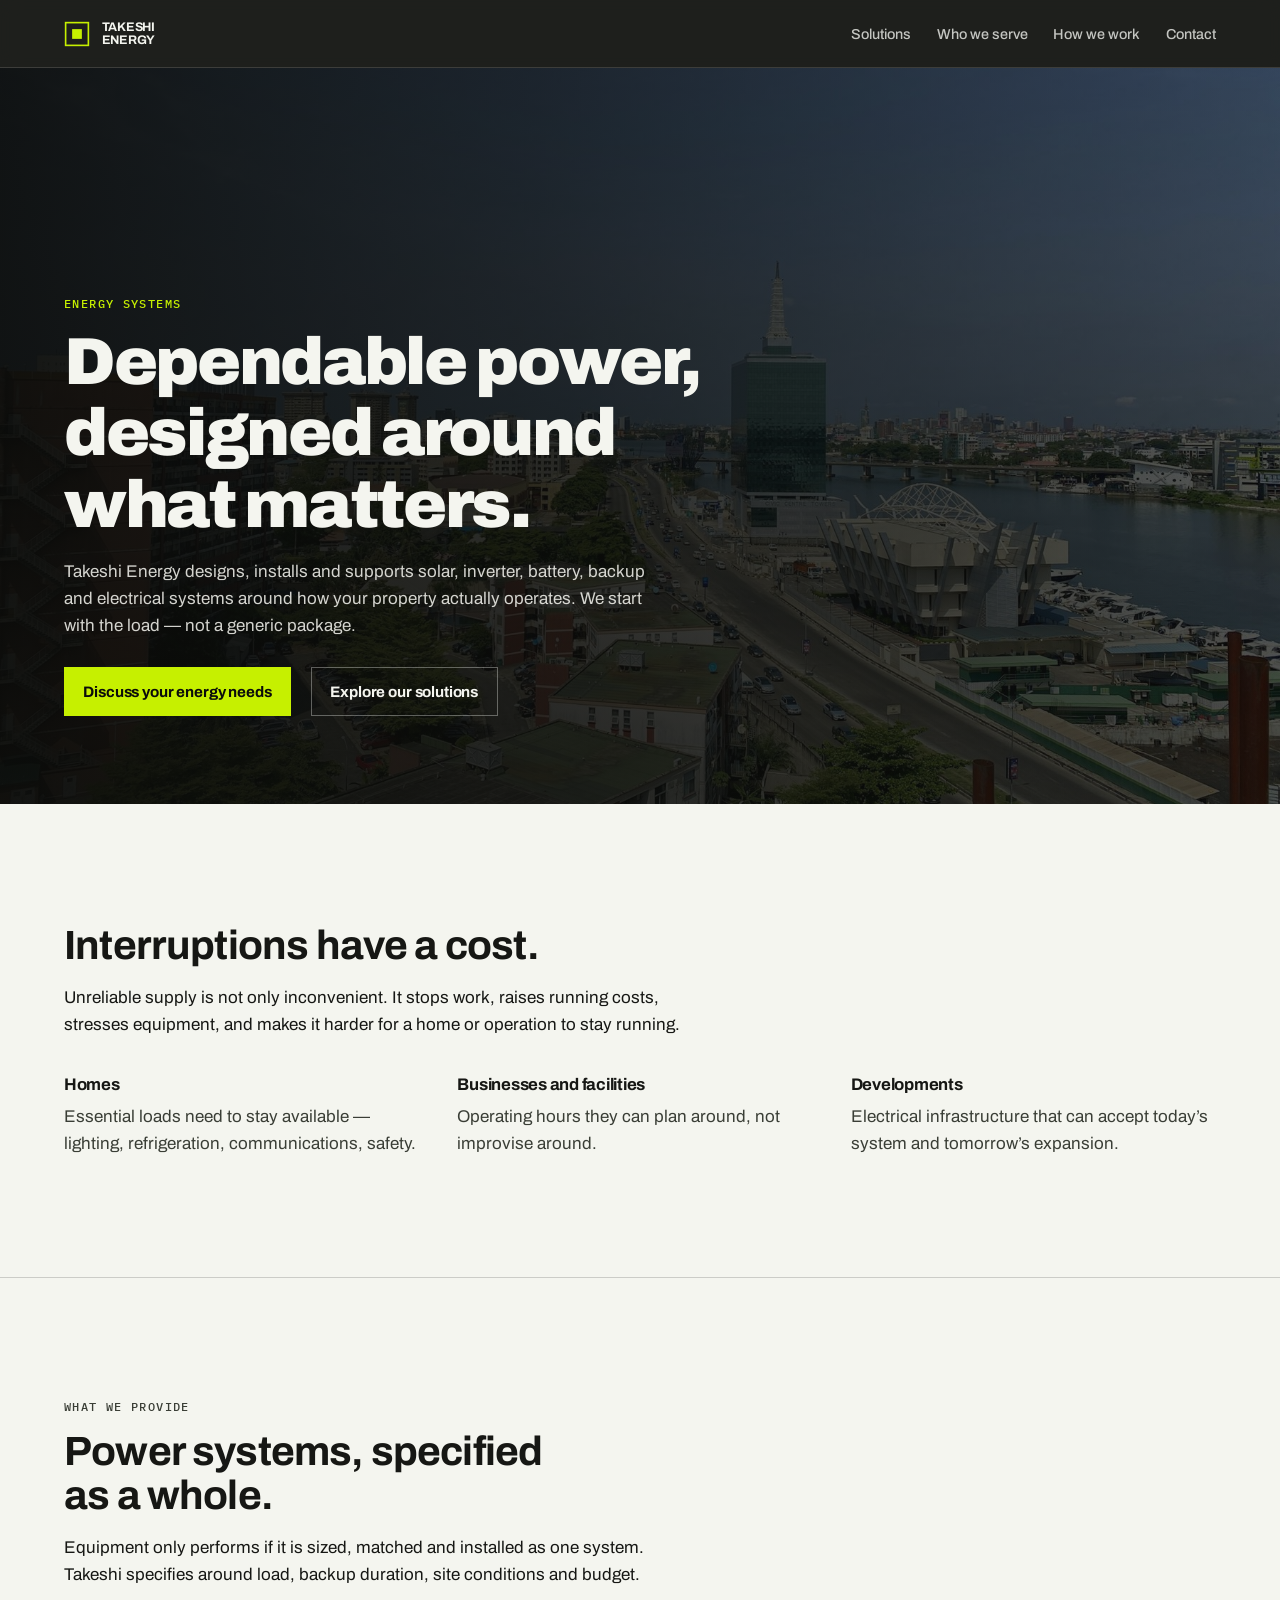
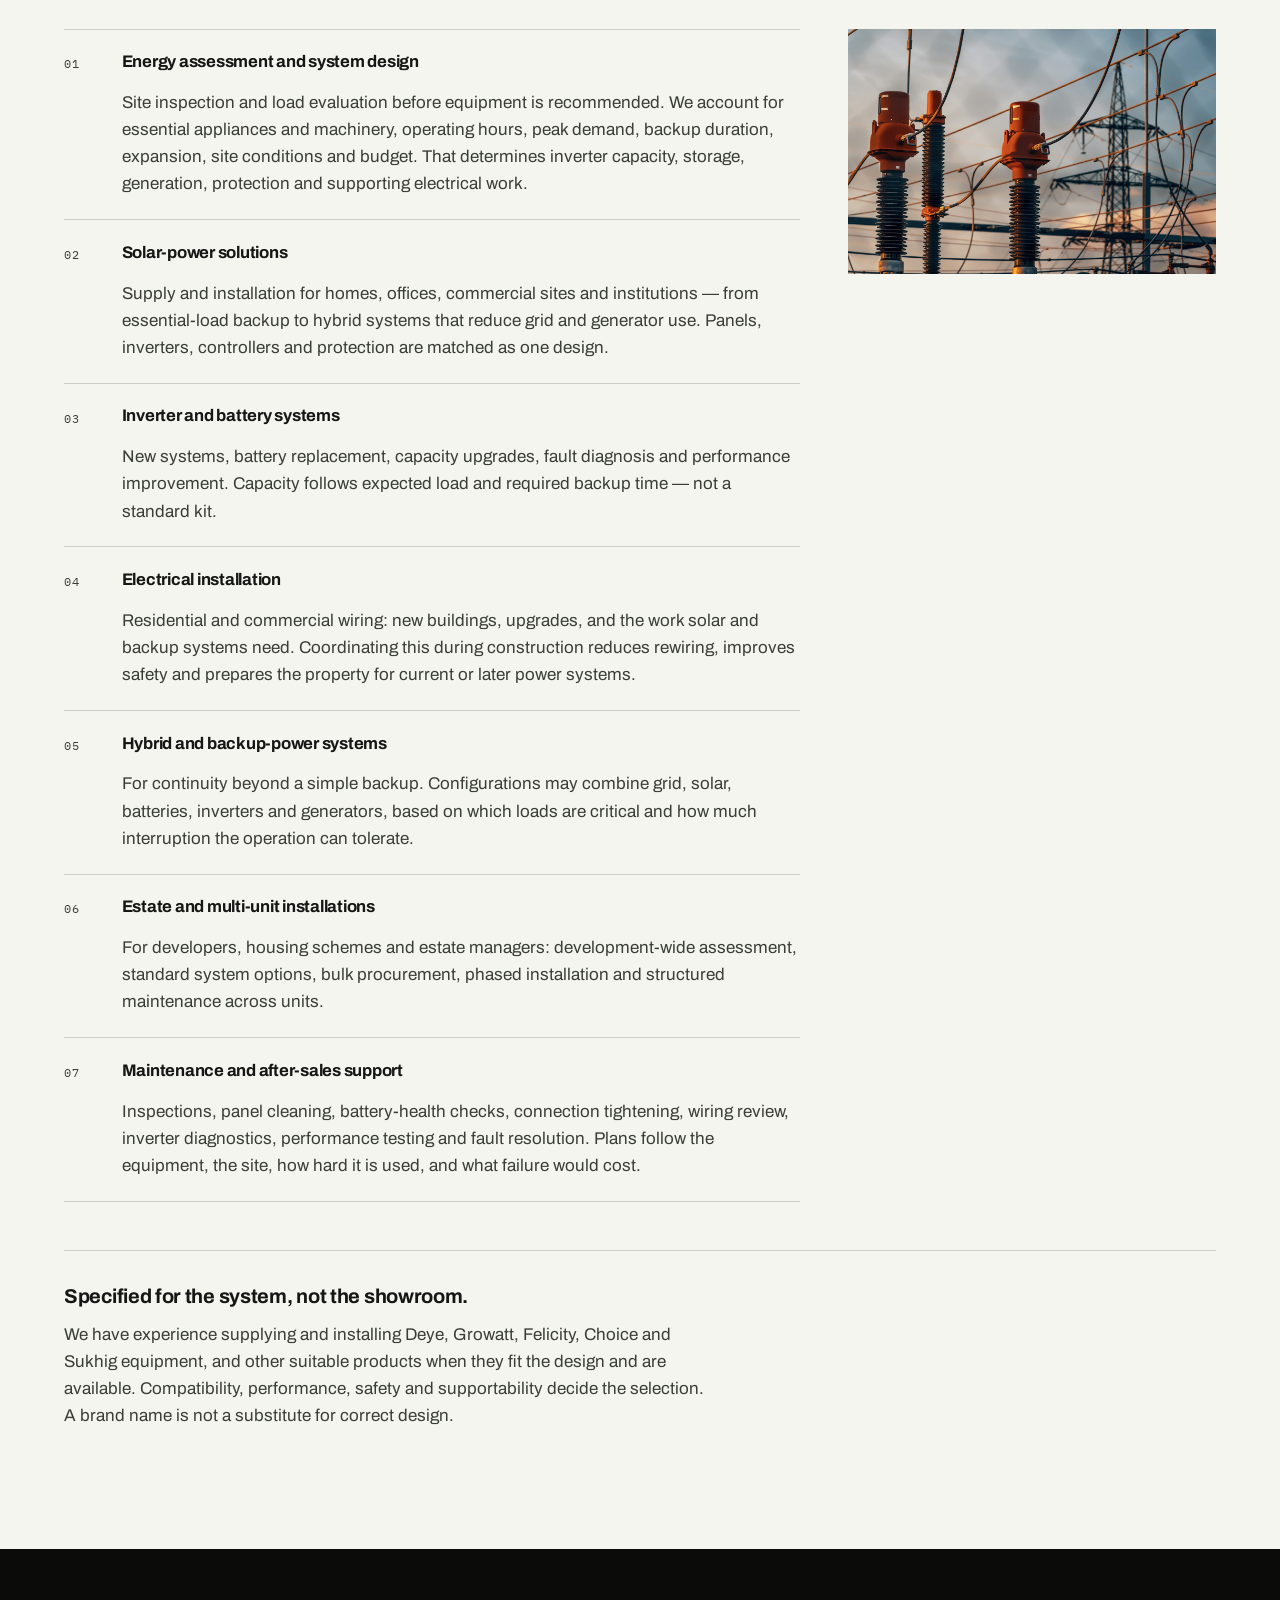
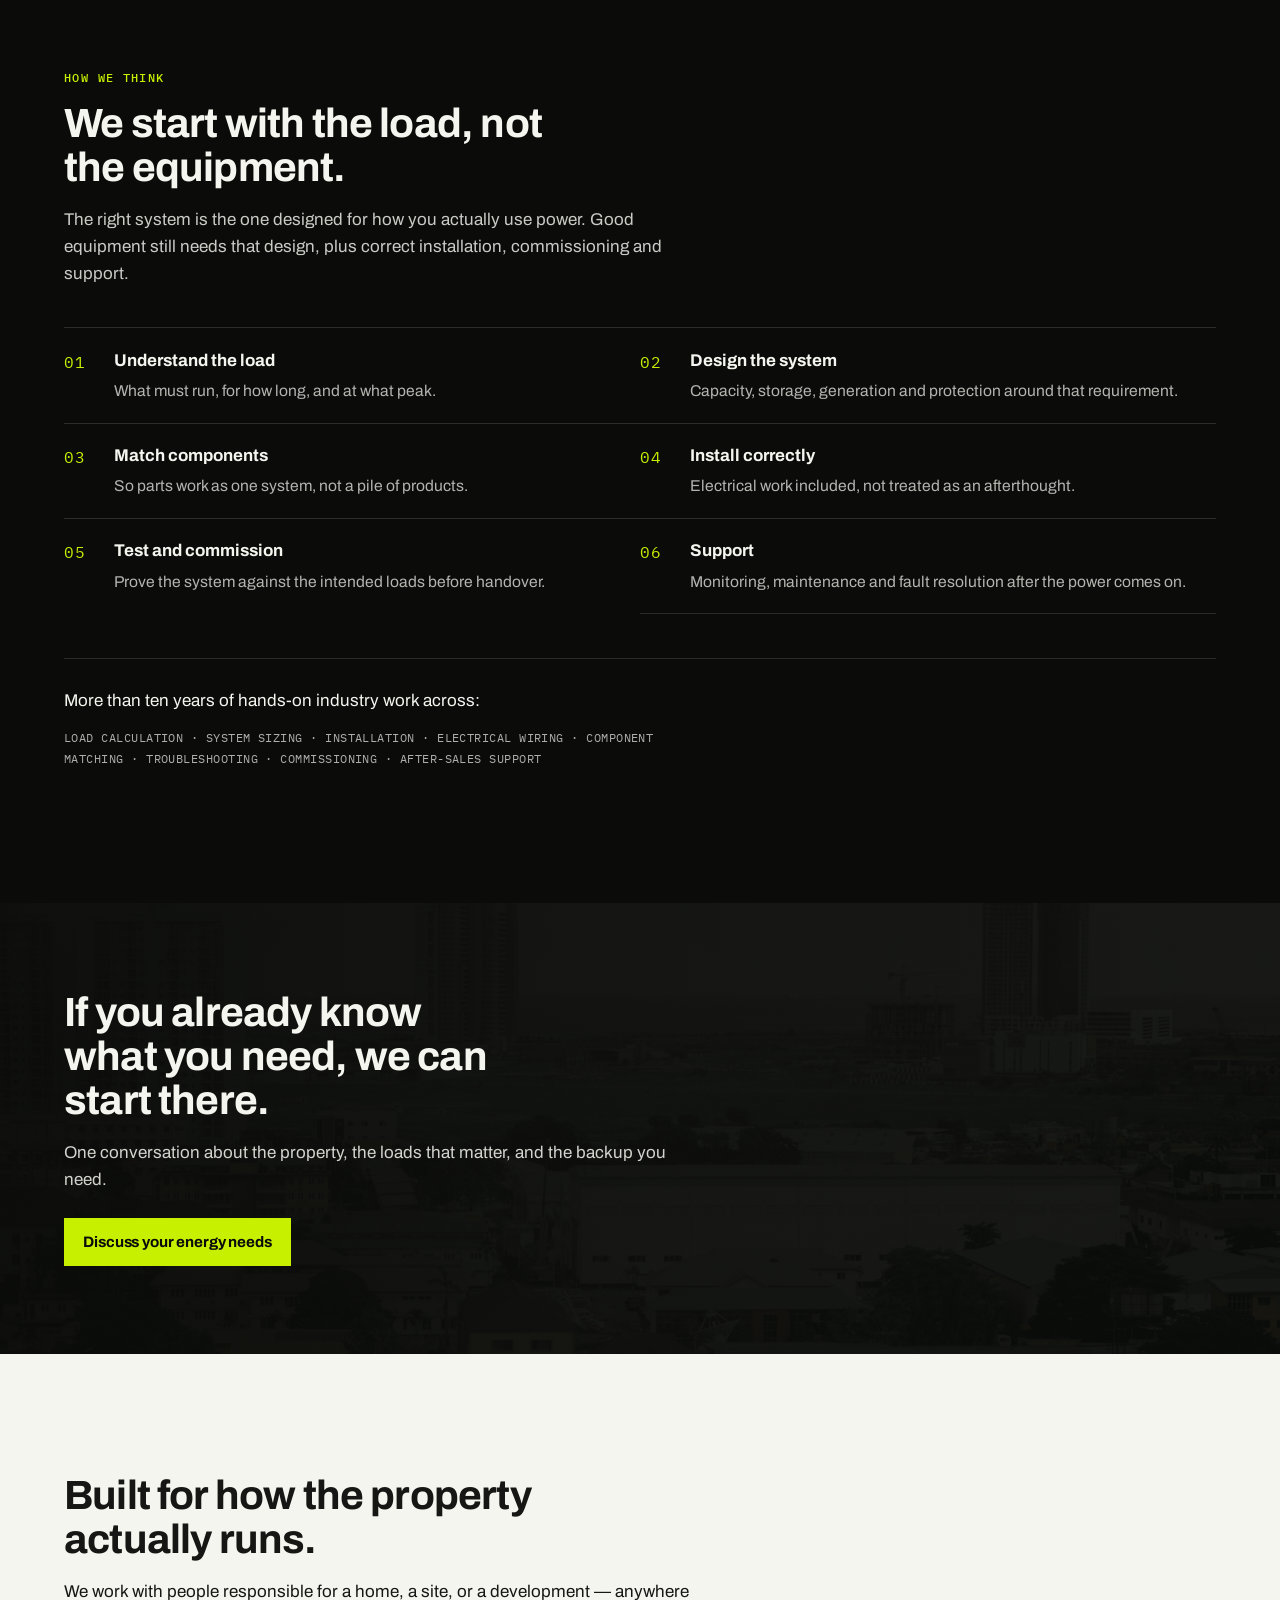
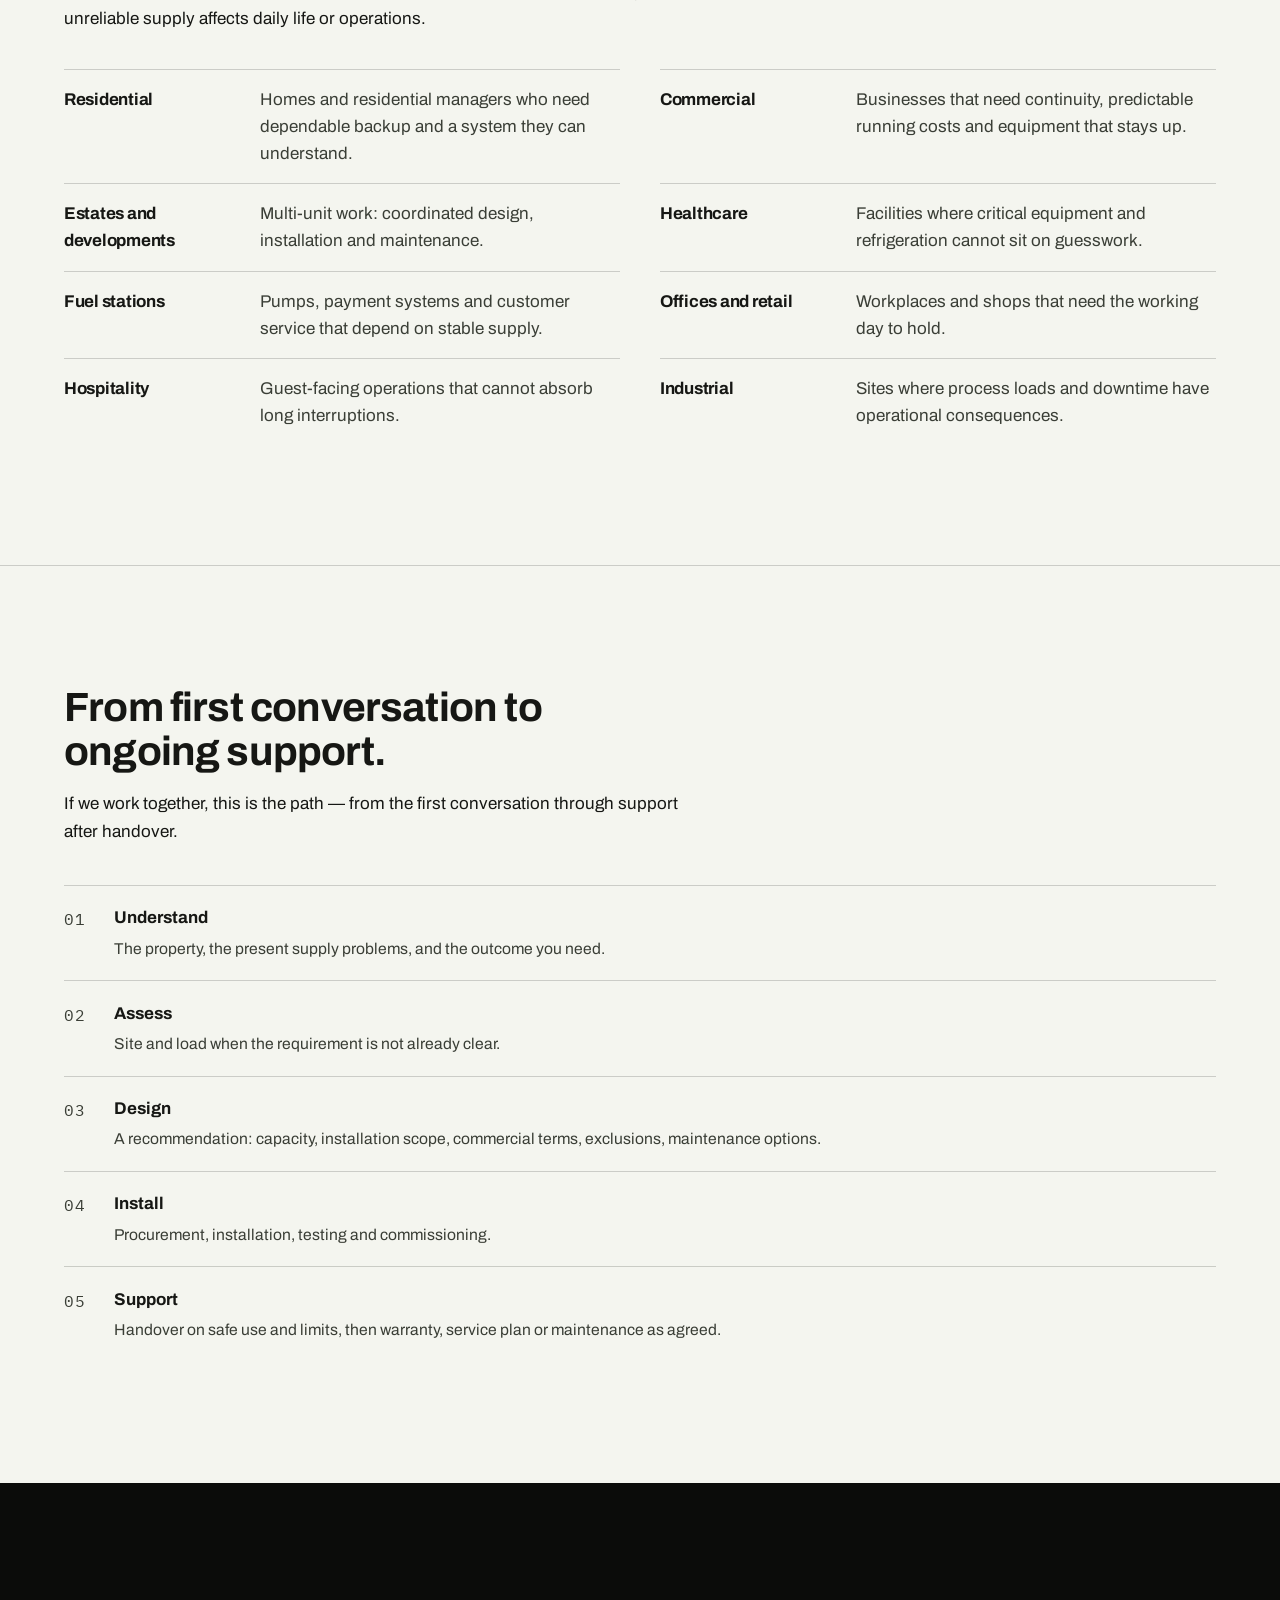
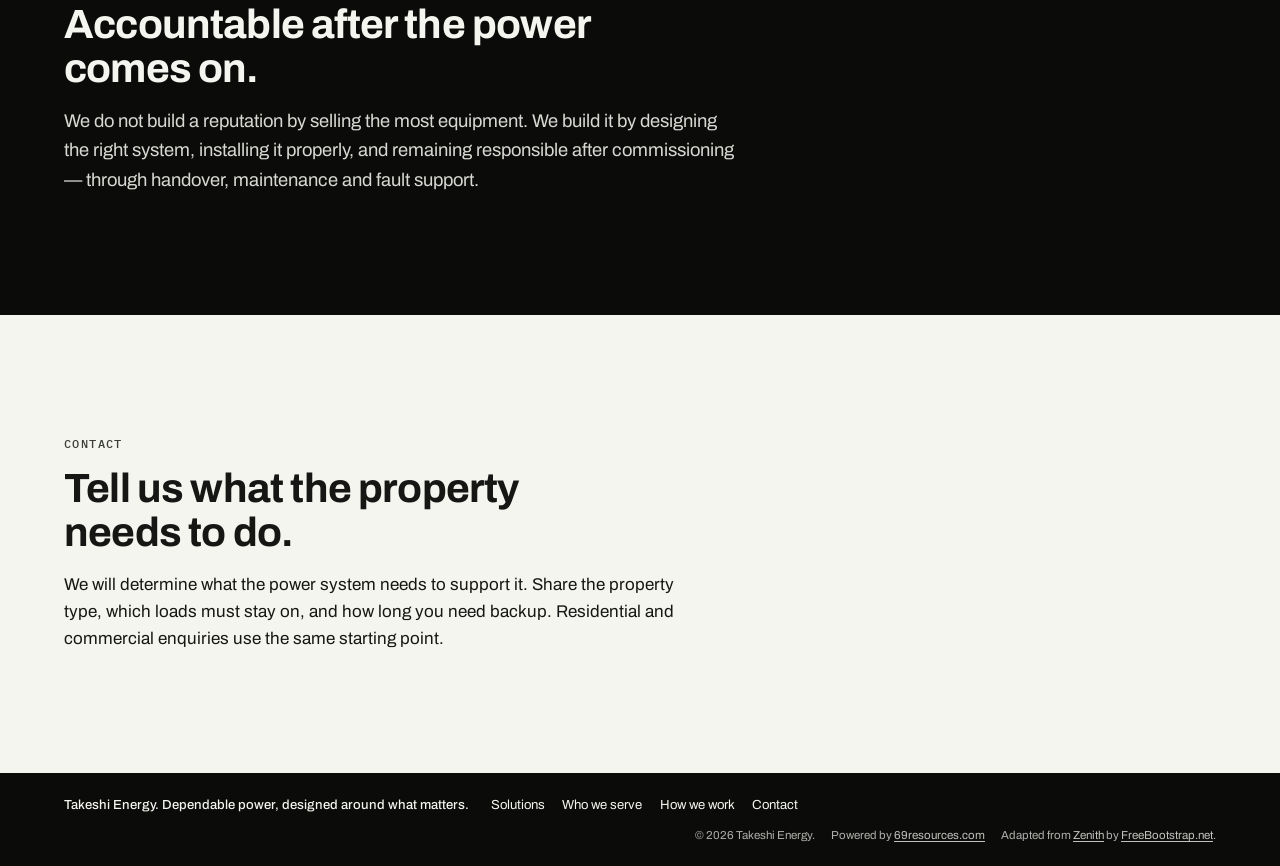
==== takeshi_energy/index.html @ be656fe8 "feat: complete Takeshi Energy website Co-authored-by: Cursor <cursoragent@cursor.com>" ====
<!DOCTYPE html>
<!--
Visual implementation: Takeshi Energy
Technical foundation: Zenith (FreeBootstrap.net)
License: https://freebootstrap.net/license
-->
<html lang="en">
  <head>
    <meta charset="utf-8">
    <meta name="viewport" content="width=device-width, initial-scale=1">
    <title>Takeshi Energy — Dependable power, designed around what matters</title>
    <meta name="description" content="Takeshi Energy designs, installs and supports solar, inverter, battery, backup and electrical systems around how properties actually operate.">
    <meta name="theme-color" content="#0B0C0A">
    <meta property="og:site_name" content="Takeshi Energy">
    <meta property="og:type" content="website">
    <meta property="og:title" content="Takeshi Energy — Dependable power, designed around what matters">
    <meta property="og:description" content="Takeshi Energy designs, installs and supports solar, inverter, battery, backup and electrical systems around how properties actually operate.">
    <meta name="twitter:card" content="summary">
    <meta name="twitter:title" content="Takeshi Energy — Dependable power, designed around what matters">
    <meta name="twitter:description" content="Takeshi Energy designs, installs and supports solar, inverter, battery, backup and electrical systems around how properties actually operate.">
    <link rel="icon" href="assets/images/takeshi/favicon.svg" type="image/svg+xml">
    <link rel="preconnect" href="https://fonts.googleapis.com">
    <link rel="preconnect" href="https://fonts.gstatic.com" crossorigin>
    <link href="https://fonts.googleapis.com/css2?family=Archivo:wght@400;500;700;900&family=IBM+Plex+Mono:wght@400;500&display=swap" rel="stylesheet">
    <link href="assets/vendors/bootstrap/bootstrap.min.css" rel="stylesheet">
    <link href="assets/css/takeshi.css" rel="stylesheet">
    <script type="application/ld+json">
      {
        "@context": "https://schema.org",
        "@type": "Organization",
        "name": "Takeshi Energy",
        "description": "Takeshi Energy designs, installs and supports solar, inverter, battery, backup and electrical systems around how properties actually operate."
      }
    </script>
  </head>
  <body>
    <a class="te-skip" href="#main">Skip to content</a>
    <div class="te-wrap">
      <header class="te-nav" aria-label="Primary">
        <div class="te-container te-nav__bar">
          <a class="te-brand" href="#home">
            <img class="te-brand__mark" src="assets/images/takeshi/logo-mark.svg" alt="" width="26" height="26">
            <span class="te-brand__name">Takeshi<br>Energy</span>
          </a>
          <nav class="te-nav__desktop" aria-label="Page sections">
            <ul class="te-nav__links">
              <li><a class="scroll-link" href="#solutions">Solutions</a></li>
              <li><a class="scroll-link" href="#serve">Who we serve</a></li>
              <li><a class="scroll-link" href="#process">How we work</a></li>
              <li><a class="scroll-link" href="#contact">Contact</a></li>
            </ul>
          </nav>
          <button class="te-nav__toggle" type="button" data-bs-toggle="offcanvas" data-bs-target="#te-nav-panel" aria-controls="te-nav-panel" aria-expanded="false" aria-label="Open menu">
            <svg xmlns="http://www.w3.org/2000/svg" width="22" height="22" viewBox="0 0 24 24" fill="none" stroke="currentColor" stroke-width="2" aria-hidden="true">
              <line x1="4" x2="20" y1="7" y2="7"></line>
              <line x1="4" x2="16" y1="12" y2="12"></line>
              <line x1="4" x2="18" y1="17" y2="17"></line>
            </svg>
          </button>
        </div>
        <div class="offcanvas offcanvas-end te-nav__panel" id="te-nav-panel" tabindex="-1" aria-labelledby="te-nav-panel-label" inert>
          <div class="offcanvas-header">
            <p class="offcanvas-title visually-hidden" id="te-nav-panel-label">Menu</p>
            <button class="btn-close" type="button" data-bs-dismiss="offcanvas" aria-label="Close menu"></button>
          </div>
          <div class="offcanvas-body">
            <ul class="te-nav__mobile">
              <li><a class="scroll-link" href="#solutions" data-bs-dismiss="offcanvas">Solutions</a></li>
              <li><a class="scroll-link" href="#serve" data-bs-dismiss="offcanvas">Who we serve</a></li>
              <li><a class="scroll-link" href="#process" data-bs-dismiss="offcanvas">How we work</a></li>
              <li><a class="scroll-link" href="#contact" data-bs-dismiss="offcanvas">Contact</a></li>
            </ul>
          </div>
        </div>
      </header>

      <main id="main" tabindex="-1">
        <section class="te-hero" id="home">
          <div class="te-hero__media">
            <img
              src="assets/images/takeshi/takeshi-hero-lagos-1800.jpg"
              srcset="assets/images/takeshi/takeshi-hero-lagos-1200.jpg 1200w, assets/images/takeshi/takeshi-hero-lagos-1800.jpg 1800w, assets/images/takeshi/takeshi-hero-lagos-urban-fabric.jpg 2400w"
              sizes="100vw"
              width="1800"
              height="1350"
              alt="Aerial view of buildings along a river in Lagos, Nigeria."
              fetchpriority="high"
              decoding="async">
          </div>
          <div class="te-hero__scrim" aria-hidden="true"></div>
          <div class="te-container te-hero__content">
            <p class="te-eyebrow">Energy systems</p>
            <h1 class="te-h1">Dependable power, designed around what matters.</h1>
            <p class="te-lede">Takeshi Energy designs, installs and supports solar, inverter, battery, backup and electrical systems around how your property actually operates. We start with the load — not a generic package.</p>
            <div class="te-actions">
              <a class="te-btn te-btn--primary" href="#contact">Discuss your energy needs</a>
              <a class="te-btn te-btn--ghost" href="#solutions">Explore our solutions</a>
            </div>
          </div>
        </section>

        <section class="te-section te-context" id="context">
          <div class="te-container">
            <h2>Interruptions have a cost.</h2>
            <p class="te-lede">Unreliable supply is not only inconvenient. It stops work, raises running costs, stresses equipment, and makes it harder for a home or operation to stay running.</p>
            <ul class="te-points">
              <li>
                <h3>Homes</h3>
                <p>Essential loads need to stay available — lighting, refrigeration, communications, safety.</p>
              </li>
              <li>
                <h3>Businesses and facilities</h3>
                <p>Operating hours they can plan around, not improvise around.</p>
              </li>
              <li>
                <h3>Developments</h3>
                <p>Electrical infrastructure that can accept today’s system and tomorrow’s expansion.</p>
              </li>
            </ul>
          </div>
        </section>

        <section class="te-section te-solutions" id="solutions">
          <div class="te-container">
            <div class="te-solutions__intro">
              <p class="te-eyebrow">What we provide</p>
              <h2>Power systems, specified as a whole.</h2>
              <p class="te-lede">Equipment only performs if it is sized, matched and installed as one system. Takeshi specifies around load, backup duration, site conditions and budget.</p>
            </div>
            <div class="te-solutions__layout">
              <div>
                <article class="te-service">
                  <span class="te-service__n" aria-hidden="true">01</span>
                  <div>
                    <h3>Energy assessment and system design</h3>
                    <p>Site inspection and load evaluation before equipment is recommended. We account for essential appliances and machinery, operating hours, peak demand, backup duration, expansion, site conditions and budget. That determines inverter capacity, storage, generation, protection and supporting electrical work.</p>
                  </div>
                </article>
                <article class="te-service">
                  <span class="te-service__n" aria-hidden="true">02</span>
                  <div>
                    <h3>Solar-power solutions</h3>
                    <p>Supply and installation for homes, offices, commercial sites and institutions — from essential-load backup to hybrid systems that reduce grid and generator use. Panels, inverters, controllers and protection are matched as one design.</p>
                  </div>
                </article>
                <article class="te-service">
                  <span class="te-service__n" aria-hidden="true">03</span>
                  <div>
                    <h3>Inverter and battery systems</h3>
                    <p>New systems, battery replacement, capacity upgrades, fault diagnosis and performance improvement. Capacity follows expected load and required backup time — not a standard kit.</p>
                  </div>
                </article>
                <article class="te-service">
                  <span class="te-service__n" aria-hidden="true">04</span>
                  <div>
                    <h3>Electrical installation</h3>
                    <p>Residential and commercial wiring: new buildings, upgrades, and the work solar and backup systems need. Coordinating this during construction reduces rewiring, improves safety and prepares the property for current or later power systems.</p>
                  </div>
                </article>
                <article class="te-service">
                  <span class="te-service__n" aria-hidden="true">05</span>
                  <div>
                    <h3>Hybrid and backup-power systems</h3>
                    <p>For continuity beyond a simple backup. Configurations may combine grid, solar, batteries, inverters and generators, based on which loads are critical and how much interruption the operation can tolerate.</p>
                  </div>
                </article>
                <article class="te-service">
                  <span class="te-service__n" aria-hidden="true">06</span>
                  <div>
                    <h3>Estate and multi-unit installations</h3>
                    <p>For developers, housing schemes and estate managers: development-wide assessment, standard system options, bulk procurement, phased installation and structured maintenance across units.</p>
                  </div>
                </article>
                <article class="te-service">
                  <span class="te-service__n" aria-hidden="true">07</span>
                  <div>
                    <h3>Maintenance and after-sales support</h3>
                    <p>Inspections, panel cleaning, battery-health checks, connection tightening, wiring review, inverter diagnostics, performance testing and fault resolution. Plans follow the equipment, the site, how hard it is used, and what failure would cost.</p>
                  </div>
                </article>
              </div>
              <figure class="te-figure">
                <img
                  src="assets/images/takeshi/takeshi-detail-electrical-infrastructure.jpg"
                  width="1400"
                  height="933"
                  alt="Electrical substation equipment and overhead conductors against the sky."
                  loading="lazy"
                  decoding="async">
              </figure>
            </div>
            <div class="te-products">
              <h3>Specified for the system, not the showroom.</h3>
              <p>We have experience supplying and installing Deye, Growatt, Felicity, Choice and Sukhig equipment, and other suitable products when they fit the design and are available. Compatibility, performance, safety and supportability decide the selection. A brand name is not a substitute for correct design.</p>
            </div>
          </div>
        </section>

        <section class="te-section te-approach" id="approach">
          <div class="te-container">
            <p class="te-eyebrow">How we think</p>
            <h2>We start with the load, not the equipment.</h2>
            <p class="te-lede">The right system is the one designed for how you actually use power. Good equipment still needs that design, plus correct installation, commissioning and support.</p>
            <ol class="te-steps te-steps--method">
              <li>
                <span class="te-service__n" aria-hidden="true">01</span>
                <div>
                  <strong>Understand the load</strong>
                  <span>What must run, for how long, and at what peak.</span>
                </div>
              </li>
              <li>
                <span class="te-service__n" aria-hidden="true">02</span>
                <div>
                  <strong>Design the system</strong>
                  <span>Capacity, storage, generation and protection around that requirement.</span>
                </div>
              </li>
              <li>
                <span class="te-service__n" aria-hidden="true">03</span>
                <div>
                  <strong>Match components</strong>
                  <span>So parts work as one system, not a pile of products.</span>
                </div>
              </li>
              <li>
                <span class="te-service__n" aria-hidden="true">04</span>
                <div>
                  <strong>Install correctly</strong>
                  <span>Electrical work included, not treated as an afterthought.</span>
                </div>
              </li>
              <li>
                <span class="te-service__n" aria-hidden="true">05</span>
                <div>
                  <strong>Test and commission</strong>
                  <span>Prove the system against the intended loads before handover.</span>
                </div>
              </li>
              <li>
                <span class="te-service__n" aria-hidden="true">06</span>
                <div>
                  <strong>Support</strong>
                  <span>Monitoring, maintenance and fault resolution after the power comes on.</span>
                </div>
              </li>
            </ol>
            <div class="te-capability">
              <p>More than ten years of hands-on industry work across:</p>
              <p class="te-chips">load calculation · system sizing · installation · electrical wiring · component matching · troubleshooting · commissioning · after-sales support</p>
            </div>
          </div>
        </section>

        <section class="te-section te-section--tight te-mid" aria-label="Start a conversation">
          <div class="te-mid__media" aria-hidden="true">
            <img
              src="assets/images/takeshi/takeshi-cta-lagos-cityscape.jpg"
              width="1600"
              height="1066"
              alt=""
              loading="lazy"
              decoding="async">
          </div>
          <div class="te-mid__scrim" aria-hidden="true"></div>
          <div class="te-container te-mid__content">
            <h2>If you already know what you need, we can start there.</h2>
            <p class="te-lede">One conversation about the property, the loads that matter, and the backup you need.</p>
            <a class="te-btn te-btn--primary" href="#contact">Discuss your energy needs</a>
          </div>
        </section>

        <section class="te-section te-serve" id="serve">
          <div class="te-container">
            <h2>Built for how the property actually runs.</h2>
            <p class="te-lede">We work with people responsible for a home, a site, or a development — anywhere unreliable supply affects daily life or operations.</p>
            <dl class="te-index">
              <div>
                <dt>Residential</dt>
                <dd>Homes and residential managers who need dependable backup and a system they can understand.</dd>
              </div>
              <div>
                <dt>Commercial</dt>
                <dd>Businesses that need continuity, predictable running costs and equipment that stays up.</dd>
              </div>
              <div>
                <dt>Estates and developments</dt>
                <dd>Multi-unit work: coordinated design, installation and maintenance.</dd>
              </div>
              <div>
                <dt>Healthcare</dt>
                <dd>Facilities where critical equipment and refrigeration cannot sit on guesswork.</dd>
              </div>
              <div>
                <dt>Fuel stations</dt>
                <dd>Pumps, payment systems and customer service that depend on stable supply.</dd>
              </div>
              <div>
                <dt>Offices and retail</dt>
                <dd>Workplaces and shops that need the working day to hold.</dd>
              </div>
              <div>
                <dt>Hospitality</dt>
                <dd>Guest-facing operations that cannot absorb long interruptions.</dd>
              </div>
              <div>
                <dt>Industrial</dt>
                <dd>Sites where process loads and downtime have operational consequences.</dd>
              </div>
            </dl>
          </div>
        </section>

        <section class="te-section te-process" id="process">
          <div class="te-container">
            <h2>From first conversation to ongoing support.</h2>
            <p class="te-lede">If we work together, this is the path — from the first conversation through support after handover.</p>
            <ol class="te-steps te-steps--light">
              <li>
                <span class="te-service__n" aria-hidden="true">01</span>
                <div>
                  <strong>Understand</strong>
                  <span>The property, the present supply problems, and the outcome you need.</span>
                </div>
              </li>
              <li>
                <span class="te-service__n" aria-hidden="true">02</span>
                <div>
                  <strong>Assess</strong>
                  <span>Site and load when the requirement is not already clear.</span>
                </div>
              </li>
              <li>
                <span class="te-service__n" aria-hidden="true">03</span>
                <div>
                  <strong>Design</strong>
                  <span>A recommendation: capacity, installation scope, commercial terms, exclusions, maintenance options.</span>
                </div>
              </li>
              <li>
                <span class="te-service__n" aria-hidden="true">04</span>
                <div>
                  <strong>Install</strong>
                  <span>Procurement, installation, testing and commissioning.</span>
                </div>
              </li>
              <li>
                <span class="te-service__n" aria-hidden="true">05</span>
                <div>
                  <strong>Support</strong>
                  <span>Handover on safe use and limits, then warranty, service plan or maintenance as agreed.</span>
                </div>
              </li>
            </ol>
          </div>
        </section>

        <section class="te-section te-account" id="accountability">
          <div class="te-container">
            <h2>Accountable after the power comes on.</h2>
            <p class="te-lede">We do not build a reputation by selling the most equipment. We build it by designing the right system, installing it properly, and remaining responsible after commissioning — through handover, maintenance and fault support.</p>
          </div>
        </section>

        <section class="te-section te-contact" id="contact">
          <div class="te-container">
            <p class="te-eyebrow">Contact</p>
            <h2>Tell us what the property needs to do.</h2>
            <p class="te-lede">We will determine what the power system needs to support it. Share the property type, which loads must stay on, and how long you need backup. Residential and commercial enquiries use the same starting point.</p>
          </div>
        </section>
      </main>

      <footer class="te-footer">
        <div class="te-container te-footer__line">
          <p class="te-footer__promise">Takeshi Energy. Dependable power, designed around what matters.</p>
          <ul class="te-footer__links">
            <li><a href="#solutions">Solutions</a></li>
            <li><a href="#serve">Who we serve</a></li>
            <li><a href="#process">How we work</a></li>
            <li><a href="#contact">Contact</a></li>
          </ul>
          <p class="te-footer__meta">
            <span>© 2026 Takeshi Energy.</span>
            <span class="te-footer__powered">Powered by <a href="https://69resources.com">69resources.com</a></span>
            <span class="te-footer__attr">Adapted from <a href="https://freebootstrap.net/template/zenith-bootstrap-solar-and-clean-energy-template">Zenith</a> by <a href="https://freebootstrap.net">FreeBootstrap.net</a>.</span>
          </p>
        </div>
      </footer>
    </div>

    <button class="te-top" type="button" id="back-to-top" hidden aria-label="Back to top">↑</button>
    <script src="assets/vendors/bootstrap/bootstrap.bundle.min.js"></script>
    <script src="assets/js/custom.js"></script>
  </body>
</html>
---- takeshi_energy/assets/css/takeshi.css ----
/*
  Takeshi Energy — visual system
  Colours and type locked in Phases 1 and 4/5.
  Template CSS (onepage.css) is not loaded.
*/
:root {
  --te-black: #0b0c0a;
  --te-paper: #f4f5ef;
  --te-lime: #c6f000;
  --te-graphite: #3a3e36;
  --te-ink: #161714;
  --te-muted: #3a3e36;
  --te-rule: rgba(58, 62, 54, 0.22);
  --te-rule-dark: rgba(244, 245, 239, 0.14);
  --te-font: "Archivo", system-ui, sans-serif;
  --te-mono: "IBM Plex Mono", ui-monospace, monospace;
  --te-container: 72rem;
  --te-measure: 40rem;
  --te-pad: clamp(1.25rem, 4vw, 2.5rem);
  --te-section: clamp(4.5rem, 10vw, 7.5rem);
  --te-nav-h: 4.25rem;
  --te-ease: 0.18s ease;
  --te-focus: 2px solid var(--te-lime);
}

*,
*::before,
*::after {
  box-sizing: border-box;
}

html {
  scroll-behavior: smooth;
}

@media (prefers-reduced-motion: reduce) {
  html {
    scroll-behavior: auto;
  }
  *,
  *::before,
  *::after {
    animation: none !important;
    transition: none !important;
  }
}

body {
  margin: 0;
  font-family: var(--te-font);
  font-size: 1.0625rem;
  font-weight: 400;
  line-height: 1.6;
  color: var(--te-ink);
  background: var(--te-paper);
  -webkit-font-smoothing: antialiased;
}

img {
  max-width: 100%;
  height: auto;
  display: block;
}

a {
  color: inherit;
}

:focus-visible {
  outline: var(--te-focus);
  outline-offset: 3px;
}

.te-btn--primary:focus-visible {
  outline: 2px solid var(--te-black);
  outline-offset: 3px;
  box-shadow: 0 0 0 5px var(--te-lime);
}

.te-nav__links a.active,
.te-nav__mobile a.active {
  text-decoration: underline;
  text-underline-offset: 0.35em;
}

.te-skip {
  position: absolute;
  left: 0.75rem;
  top: -4rem;
  z-index: 2000;
  padding: 0.6rem 0.9rem;
  background: var(--te-lime);
  color: var(--te-black);
  font-weight: 700;
  text-decoration: none;
}

.te-skip:focus {
  top: 0.75rem;
}

.te-wrap {
  min-width: 0;
}

.te-container {
  width: min(100% - (var(--te-pad) * 2), var(--te-container));
  margin-inline: auto;
}

.te-eyebrow {
  margin: 0 0 0.85rem;
  font-family: var(--te-mono);
  font-size: 0.72rem;
  font-weight: 500;
  letter-spacing: 0.12em;
  text-transform: uppercase;
  color: var(--te-graphite);
}

.te-hero .te-eyebrow,
.te-band--dark .te-eyebrow,
.te-mid .te-eyebrow,
.te-approach .te-eyebrow,
.te-footer .te-eyebrow {
  color: var(--te-lime);
}

.te-display,
.te-h1,
h1,
h2,
h3 {
  font-family: var(--te-font);
  font-weight: 700;
  letter-spacing: -0.03em;
  line-height: 1.08;
  color: inherit;
  margin: 0 0 1rem;
}

h1.te-h1 {
  font-size: clamp(2.15rem, 6.2vw, 4.15rem);
  font-weight: 900;
  letter-spacing: -0.035em;
  max-width: 16ch;
}

h2 {
  font-size: clamp(1.7rem, 3.4vw, 2.55rem);
  font-weight: 700;
  letter-spacing: -0.02em;
  max-width: 22ch;
}

h3 {
  font-size: 1.05rem;
  font-weight: 700;
  letter-spacing: -0.015em;
  line-height: 1.3;
}

.te-lede {
  font-size: 1.0625rem;
  max-width: var(--te-measure);
  margin: 0;
}

.te-section {
  padding-block: var(--te-section);
  scroll-margin-top: calc(var(--te-nav-h) + 0.5rem);
}

.te-section--tight {
  padding-block: clamp(3.5rem, 8vw, 5.5rem);
}

/* Header */
.te-nav {
  position: sticky;
  top: 0;
  z-index: 1000;
  height: var(--te-nav-h);
  background: rgba(11, 12, 10, 0.92);
  backdrop-filter: blur(10px);
  border-bottom: 1px solid var(--te-rule-dark);
}

.te-nav__bar {
  display: flex;
  align-items: center;
  justify-content: space-between;
  gap: 1rem;
  height: var(--te-nav-h);
}

.te-brand {
  display: inline-flex;
  align-items: center;
  gap: 0.7rem;
  text-decoration: none;
  color: var(--te-paper);
  min-width: 0;
}

.te-brand__mark {
  width: 1.65rem;
  height: 1.65rem;
  color: var(--te-lime);
  flex-shrink: 0;
}

.te-brand__name {
  display: flex;
  flex-direction: column;
  line-height: 1.05;
  font-weight: 700;
  letter-spacing: -0.02em;
  font-size: 0.78rem;
  text-transform: uppercase;
}

.te-nav__desktop {
  display: none;
}

.te-nav__links {
  display: flex;
  list-style: none;
  margin: 0;
  padding: 0;
  gap: 1.6rem;
}

.te-nav__links a {
  text-decoration: none;
  font-size: 0.9rem;
  font-weight: 500;
  color: rgba(244, 245, 239, 0.78);
}

.te-nav__links a:hover,
.te-nav__links a.active {
  color: var(--te-lime);
}

.te-nav__toggle {
  display: inline-flex;
  align-items: center;
  justify-content: center;
  width: 2.6rem;
  height: 2.6rem;
  border: 1px solid var(--te-rule-dark);
  background: transparent;
  color: var(--te-paper);
  cursor: pointer;
  padding: 0;
}

@media (min-width: 992px) {
  .te-nav__desktop {
    display: block;
  }
  .te-nav__toggle {
    display: none;
  }
}

.te-nav__panel,
.te-nav__panel .offcanvas-header,
.te-nav__panel .offcanvas-body {
  background: var(--te-black);
  color: var(--te-paper);
}

.te-approach .te-service__n,
.te-account .te-service__n,
.te-steps:not(.te-steps--light) .te-service__n {
  color: var(--te-lime);
}

.te-nav__panel.offcanvas {
  width: min(22rem, 88vw);
}

.te-nav__panel .btn-close {
  filter: invert(1);
}

.te-nav__mobile {
  list-style: none;
  margin: 0;
  padding: 0;
  display: grid;
  gap: 0.25rem;
}

.te-nav__mobile a {
  display: block;
  padding: 0.85rem 0;
  color: var(--te-paper);
  text-decoration: none;
  border-bottom: 1px solid var(--te-rule-dark);
  font-size: 1.15rem;
  font-weight: 700;
}

.te-nav__mobile a:hover,
.te-nav__mobile a.active {
  color: var(--te-lime);
}

/* Hero */
.te-hero {
  position: relative;
  min-height: min(78vh, 38rem);
  display: grid;
  align-items: end;
  background: var(--te-black);
  color: var(--te-paper);
  overflow: hidden;
  padding: 0;
  scroll-margin-top: calc(var(--te-nav-h) + 0.5rem);
}

@media (min-width: 768px) {
  .te-hero {
    min-height: min(88vh, 46rem);
  }
}

.te-hero__media {
  position: absolute;
  inset: 0;
}

.te-hero__media img {
  width: 100%;
  height: 100%;
  object-fit: cover;
  object-position: 18% 58%;
}

@media (min-width: 768px) {
  .te-hero__media img {
    object-position: 28% 62%;
  }
}

.te-hero__scrim {
  position: absolute;
  inset: 0;
  background:
    linear-gradient(90deg, rgba(11, 12, 10, 0.92) 0%, rgba(11, 12, 10, 0.72) 42%, rgba(11, 12, 10, 0.38) 100%),
    linear-gradient(180deg, rgba(11, 12, 10, 0.35) 0%, rgba(11, 12, 10, 0.55) 100%);
}

.te-hero__content {
  position: relative;
  z-index: 1;
  padding-top: clamp(5.5rem, 12vw, 8rem);
  padding-bottom: clamp(3.5rem, 8vw, 5.5rem);
}

.te-hero .te-lede {
  color: rgba(244, 245, 239, 0.86);
  max-width: 38rem;
  margin-bottom: 1.75rem;
}

.te-hero .te-lede {
  color: rgba(244, 245, 239, 0.86);
  max-width: 38rem;
  margin-bottom: 1.75rem;
}

.te-actions {
  display: flex;
  flex-wrap: wrap;
  gap: 0.85rem 1.25rem;
  align-items: center;
}

.te-btn {
  display: inline-flex;
  align-items: center;
  justify-content: center;
  min-height: 2.85rem;
  padding: 0.7rem 1.15rem;
  border: 1px solid transparent;
  font-family: var(--te-font);
  font-size: 0.95rem;
  font-weight: 700;
  letter-spacing: -0.01em;
  text-decoration: none;
  cursor: pointer;
  transition: background var(--te-ease), color var(--te-ease), border-color var(--te-ease);
}

.te-btn--primary {
  background: var(--te-lime);
  color: var(--te-black);
}

.te-btn--primary:hover {
  background: #d4ff1a;
}

.te-btn--ghost {
  background: transparent;
  color: var(--te-paper);
  border-color: rgba(244, 245, 239, 0.35);
}

.te-btn--ghost:hover {
  border-color: var(--te-lime);
  color: var(--te-lime);
}

.te-btn--primary-on-light {
  background: var(--te-black);
  color: var(--te-paper);
}

.te-btn--primary-on-light:hover {
  background: var(--te-graphite);
}

/* Context */
.te-context {
  background: var(--te-paper);
}

.te-points {
  display: grid;
  gap: 1.5rem;
  margin: 2.25rem 0 0;
  padding: 0;
  list-style: none;
}

@media (min-width: 768px) {
  .te-points {
    grid-template-columns: repeat(3, 1fr);
    gap: 1.75rem;
  }
}

.te-points h3 {
  margin-bottom: 0.4rem;
}

.te-points p {
  margin: 0;
  color: var(--te-muted);
}

/* Solutions */
.te-solutions {
  background: var(--te-paper);
  border-top: 1px solid var(--te-rule);
}

.te-solutions__intro {
  margin-bottom: 2.5rem;
}

.te-solutions__layout {
  display: grid;
  gap: 2.5rem;
}

@media (min-width: 992px) {
  .te-solutions__layout {
    grid-template-columns: minmax(0, 1.4fr) minmax(12rem, 0.7fr);
    gap: 3rem;
    align-items: start;
  }
}

.te-service {
  display: grid;
  grid-template-columns: 2.6rem 1fr;
  gap: 0.85rem 1rem;
  padding: 1.35rem 0;
  border-top: 1px solid var(--te-rule);
}

.te-service:last-of-type {
  border-bottom: 1px solid var(--te-rule);
}

.te-service__n {
  font-family: var(--te-mono);
  font-size: 0.75rem;
  letter-spacing: 0.08em;
  color: var(--te-graphite);
  padding-top: 0.2rem;
}

.te-service p {
  margin: 0;
  color: var(--te-muted);
}

.te-figure {
  margin: 0;
}

.te-figure img {
  width: 100%;
  max-height: 18rem;
  aspect-ratio: 1400 / 933;
  object-fit: cover;
  object-position: center 40%;
  background: var(--te-graphite);
}

@media (min-width: 992px) {
  .te-figure img {
    max-height: 28rem;
  }
}

.te-products {
  margin-top: 3rem;
  padding-top: 2rem;
  border-top: 1px solid var(--te-rule);
}

.te-products h3 {
  font-size: 1.25rem;
  margin-bottom: 0.75rem;
}

.te-products p {
  max-width: var(--te-measure);
  margin: 0;
  color: var(--te-muted);
}

/* Approach */
.te-approach {
  background: var(--te-black);
  color: var(--te-paper);
}

.te-approach .te-lede {
  color: rgba(244, 245, 239, 0.82);
}

.te-steps {
  list-style: none;
  margin: 2.5rem 0 0;
  padding: 0;
  display: grid;
  gap: 0;
}

@media (min-width: 768px) {
  .te-steps--method {
    grid-template-columns: 1fr 1fr;
  }
}

.te-steps li {
  display: grid;
  grid-template-columns: 2.4rem 1fr;
  gap: 0.75rem;
  padding: 1.15rem 0;
  border-top: 1px solid var(--te-rule-dark);
}

.te-steps li:last-child {
  border-bottom: 1px solid var(--te-rule-dark);
}

.te-steps strong {
  display: block;
  margin-bottom: 0.2rem;
}

.te-steps span {
  color: rgba(244, 245, 239, 0.72);
  font-size: 0.98rem;
}

.te-capability {
  margin-top: 2.75rem;
  padding-top: 1.75rem;
  border-top: 1px solid var(--te-rule-dark);
}

.te-capability p {
  margin: 0 0 0.85rem;
  max-width: var(--te-measure);
}

.te-chips {
  font-family: var(--te-mono);
  font-size: 0.72rem;
  letter-spacing: 0.04em;
  text-transform: uppercase;
  color: rgba(244, 245, 239, 0.7);
  line-height: 1.8;
  max-width: 48rem;
}

/* Mid CTA */
.te-mid {
  position: relative;
  overflow: hidden;
  background: var(--te-black);
  color: var(--te-paper);
}

.te-mid__media,
.te-mid__scrim {
  position: absolute;
  inset: 0;
}

.te-mid__media img {
  width: 100%;
  height: 100%;
  object-fit: cover;
  object-position: 50% 40%;
  opacity: 0.22;
}

.te-mid__scrim {
  background:
    linear-gradient(90deg, rgba(11, 12, 10, 0.88) 0%, rgba(11, 12, 10, 0.72) 55%, rgba(11, 12, 10, 0.62) 100%);
}

.te-mid__content {
  position: relative;
  z-index: 1;
}

.te-mid h2 {
  max-width: 18ch;
}

.te-mid .te-lede {
  margin-bottom: 1.5rem;
  color: rgba(244, 245, 239, 0.86);
}

@media (max-width: 767px) {
  .te-mid__media img {
    opacity: 0.14;
  }
  .te-mid__scrim {
    background: rgba(11, 12, 10, 0.82);
  }
}

/* Serve */
.te-serve {
  background: var(--te-paper);
}

.te-index {
  display: grid;
  gap: 0;
  margin: 2.25rem 0 0;
}

@media (min-width: 768px) {
  .te-index {
    grid-template-columns: 1fr 1fr;
    column-gap: 2.5rem;
  }
}

.te-index div {
  display: grid;
  grid-template-columns: 1fr;
  gap: 0.35rem;
  padding: 1rem 0;
  border-top: 1px solid var(--te-rule);
}

@media (min-width: 540px) {
  .te-index div {
    grid-template-columns: minmax(8rem, 11rem) 1fr;
    gap: 0.75rem 1.25rem;
  }
}

.te-index dt {
  font-weight: 700;
  letter-spacing: -0.015em;
}

.te-index dd {
  margin: 0;
  color: var(--te-muted);
}

/* Process */
.te-process {
  background: var(--te-paper);
  border-top: 1px solid var(--te-rule);
}

.te-process .te-lede {
  margin-bottom: 0.5rem;
}

.te-steps--light li {
  border-color: var(--te-rule);
}

.te-steps--light span {
  color: var(--te-muted);
}

/* Accountability */
.te-account {
  background: var(--te-black);
  color: var(--te-paper);
}

.te-account .te-lede {
  font-size: 1.15rem;
  max-width: 42rem;
  color: rgba(244, 245, 239, 0.88);
}

/* Contact */
.te-contact {
  background: var(--te-paper);
}

/* Footer */
.te-footer {
  background: var(--te-black);
  color: rgba(244, 245, 239, 0.78);
  padding-block: 1.35rem;
  font-size: 0.82rem;
}

.te-footer a {
  color: var(--te-paper);
  text-decoration: none;
}

.te-footer a:hover {
  color: var(--te-lime);
}

.te-footer__line {
  display: flex;
  flex-wrap: wrap;
  align-items: baseline;
  gap: 0.65rem 1.35rem;
}

.te-footer__promise {
  margin: 0;
  color: var(--te-paper);
  font-weight: 500;
}

.te-footer__links {
  display: flex;
  flex-wrap: wrap;
  gap: 0.5rem 1.1rem;
  list-style: none;
  margin: 0;
  padding: 0;
}

.te-footer__meta {
  margin: 0;
  margin-left: auto;
  display: flex;
  flex-wrap: wrap;
  gap: 0.5rem 1rem;
  font-size: 0.72rem;
  color: rgba(244, 245, 239, 0.7);
}

.te-footer__powered a,
.te-footer__attr a {
  color: rgba(244, 245, 239, 0.78);
  text-decoration: underline;
  text-underline-offset: 0.15em;
}

@media (max-width: 767px) {
  .te-footer__meta {
    margin-left: 0;
  }
}

.te-top {
  position: fixed;
  right: 1rem;
  bottom: 1rem;
  width: 2.6rem;
  height: 2.6rem;
  border: 1px solid var(--te-rule-dark);
  background: var(--te-black);
  color: var(--te-paper);
  cursor: pointer;
  z-index: 50;
}

.te-top:hover {
  color: var(--te-lime);
}

::selection {
  background: var(--te-lime);
  color: var(--te-black);
}
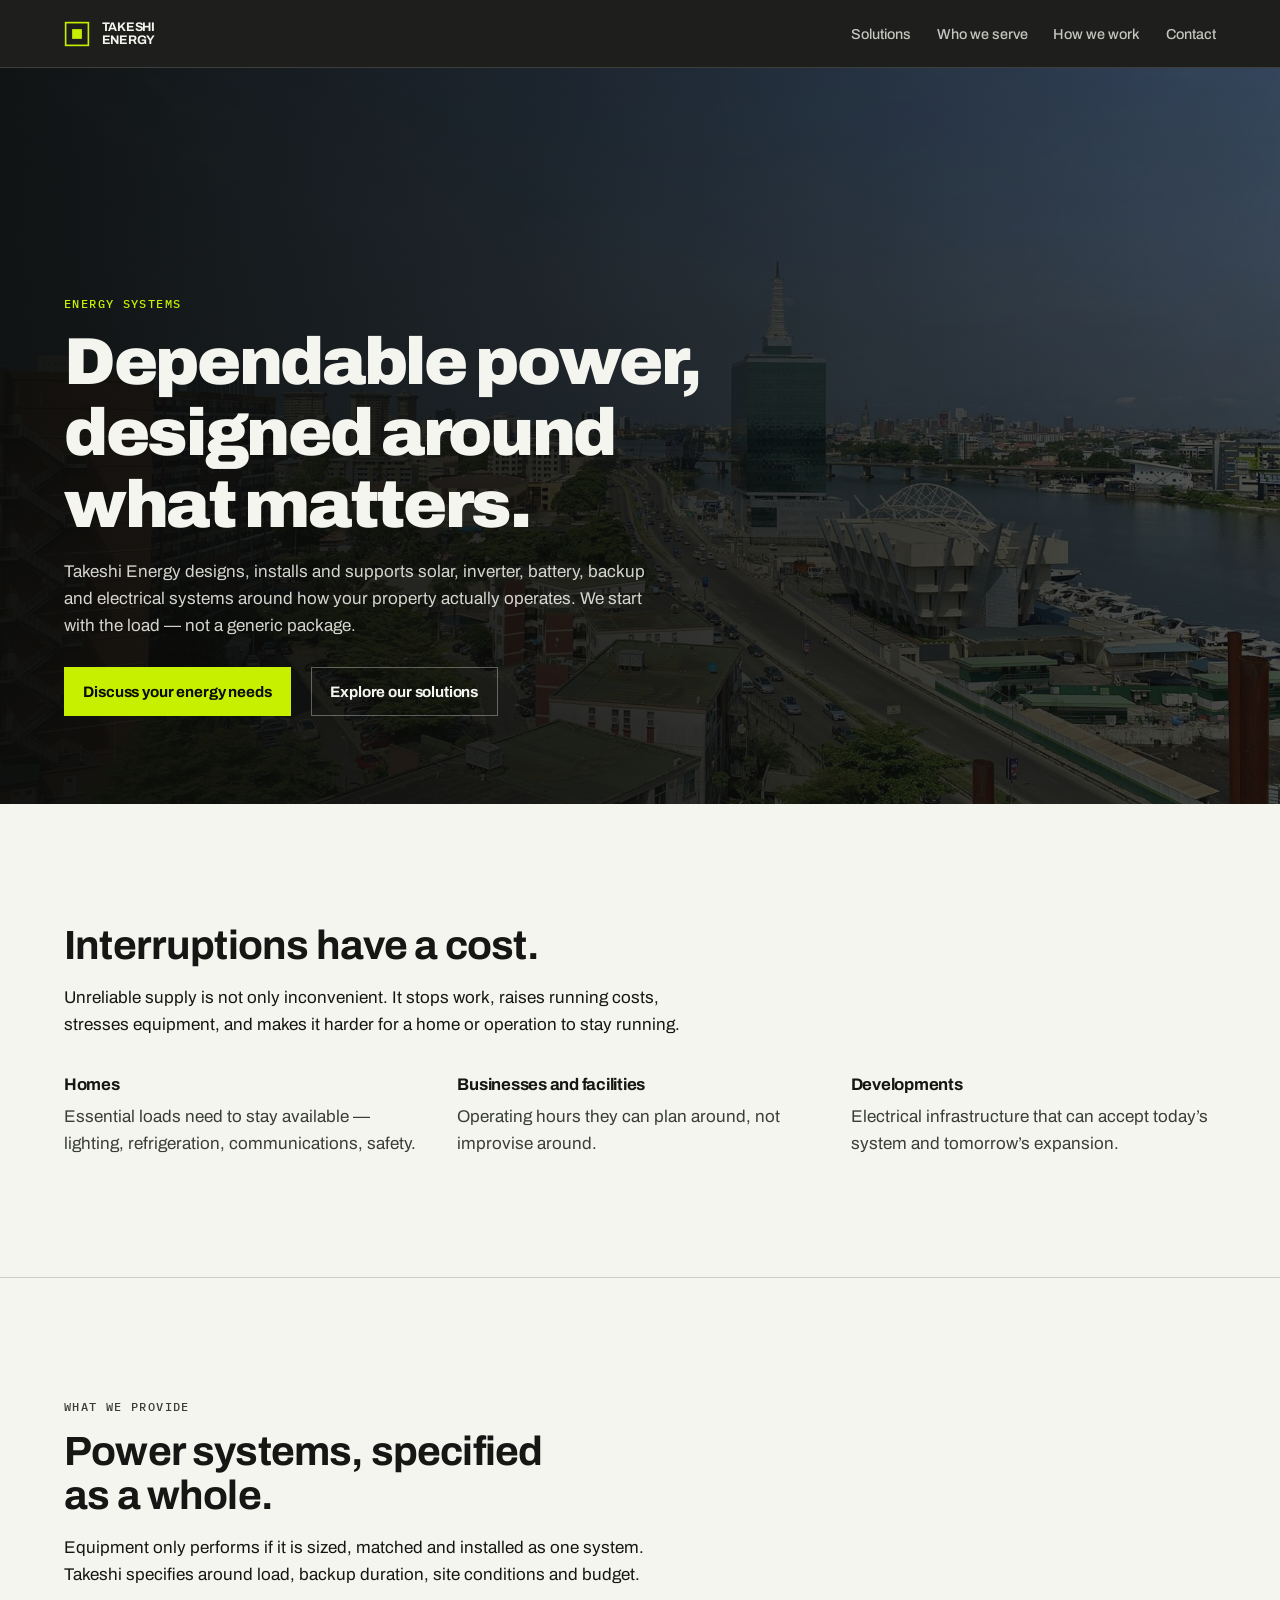
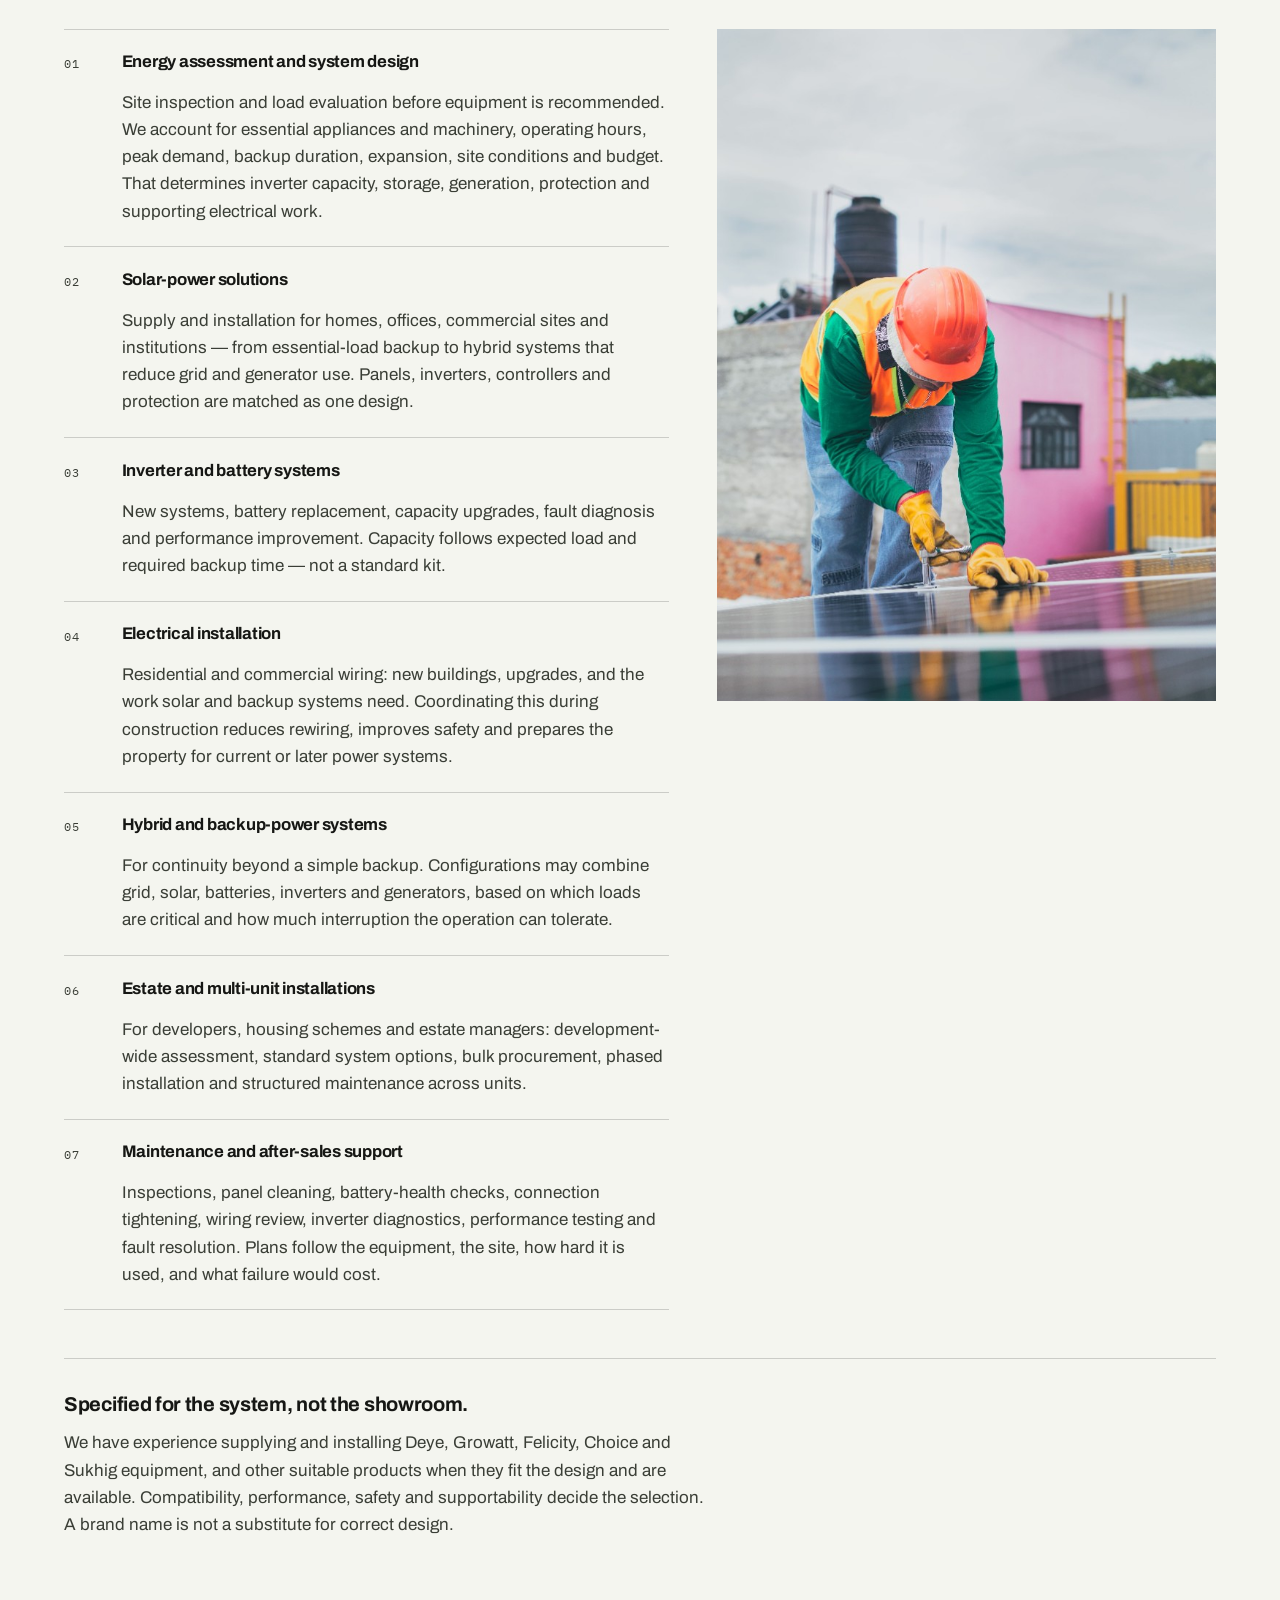
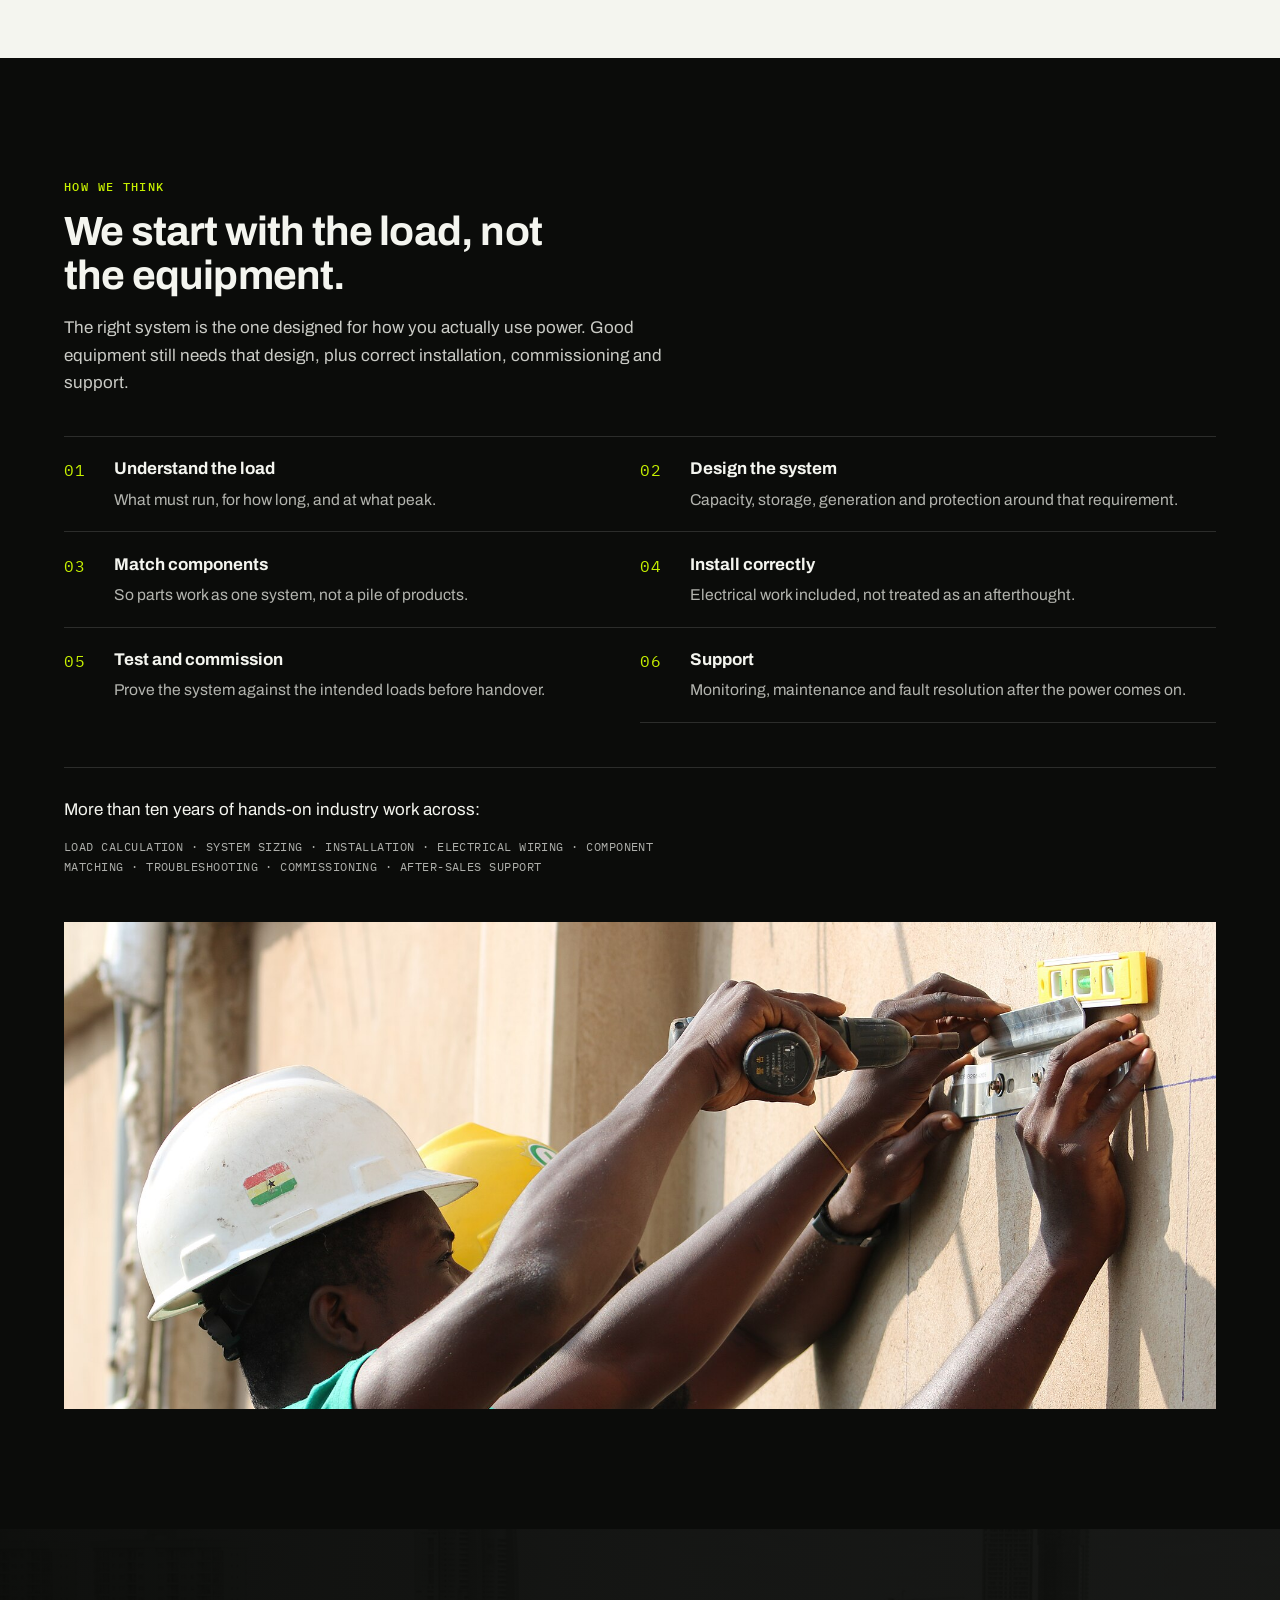
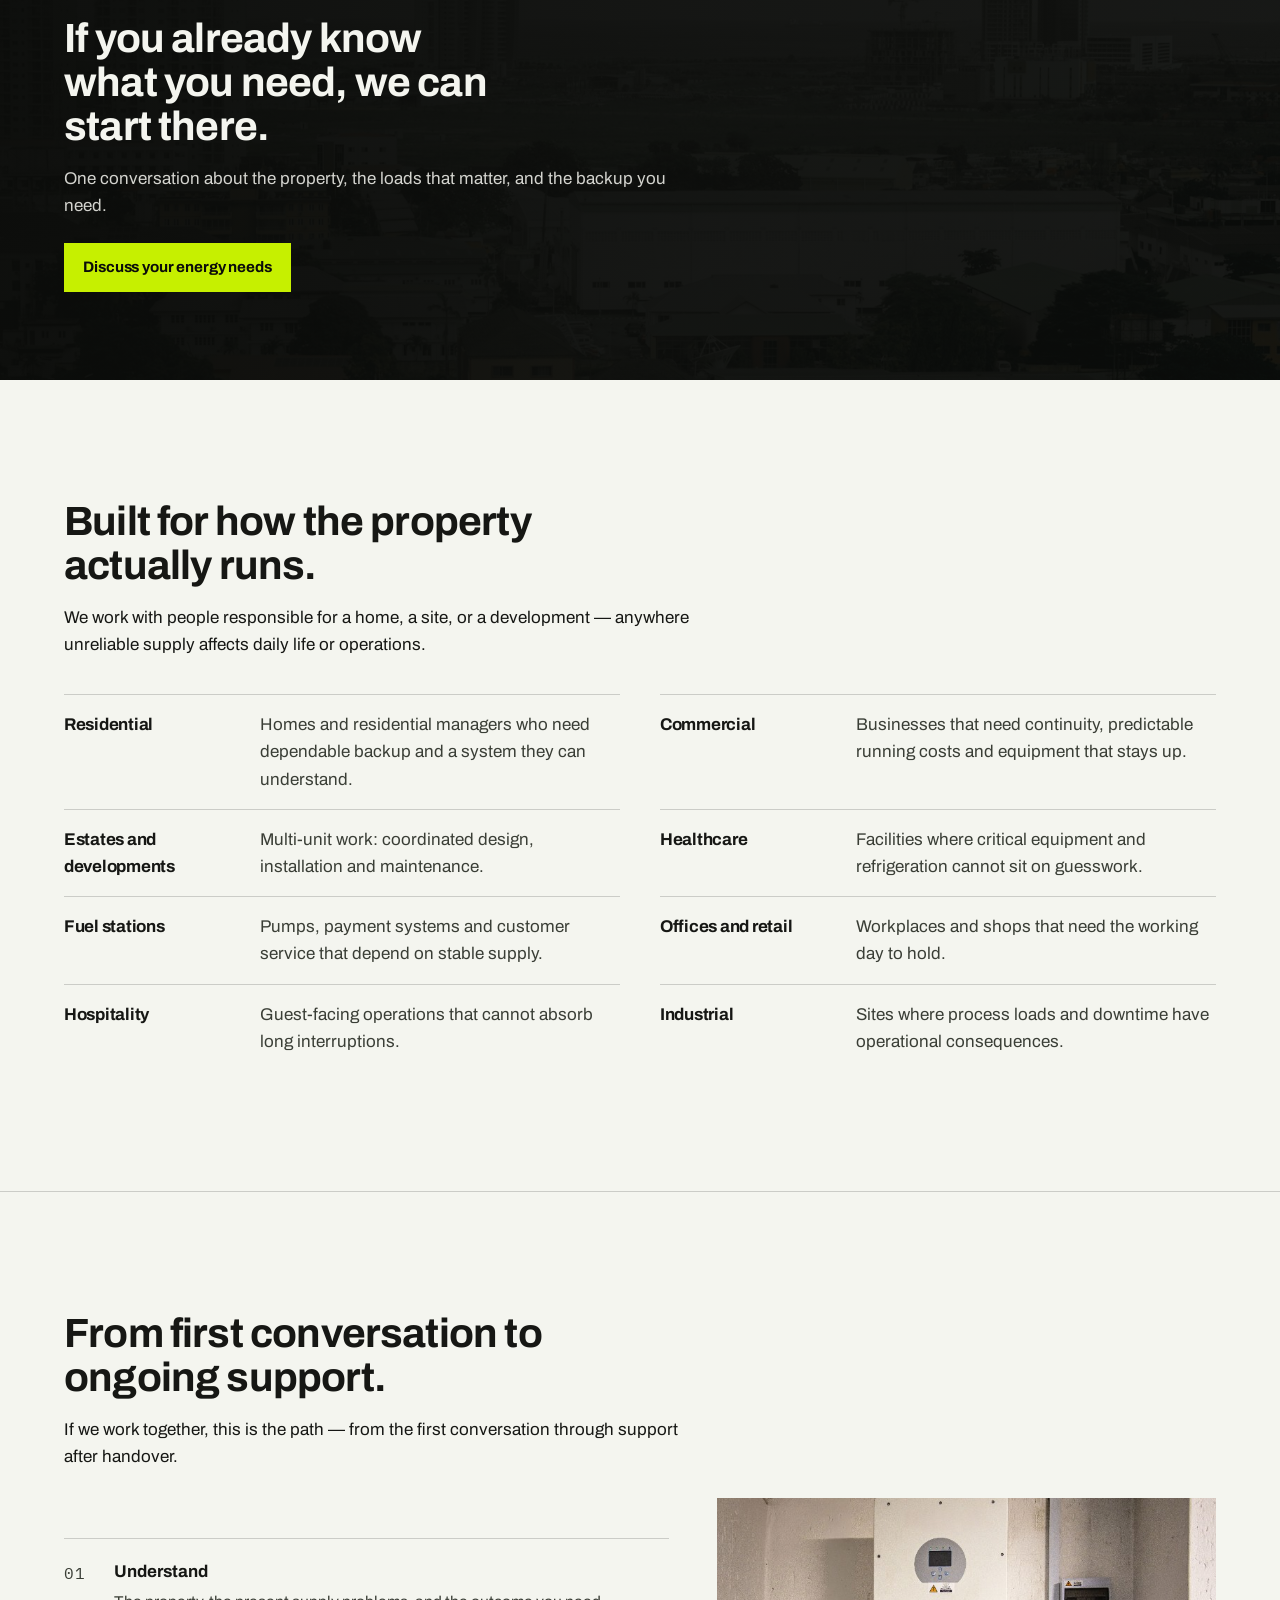
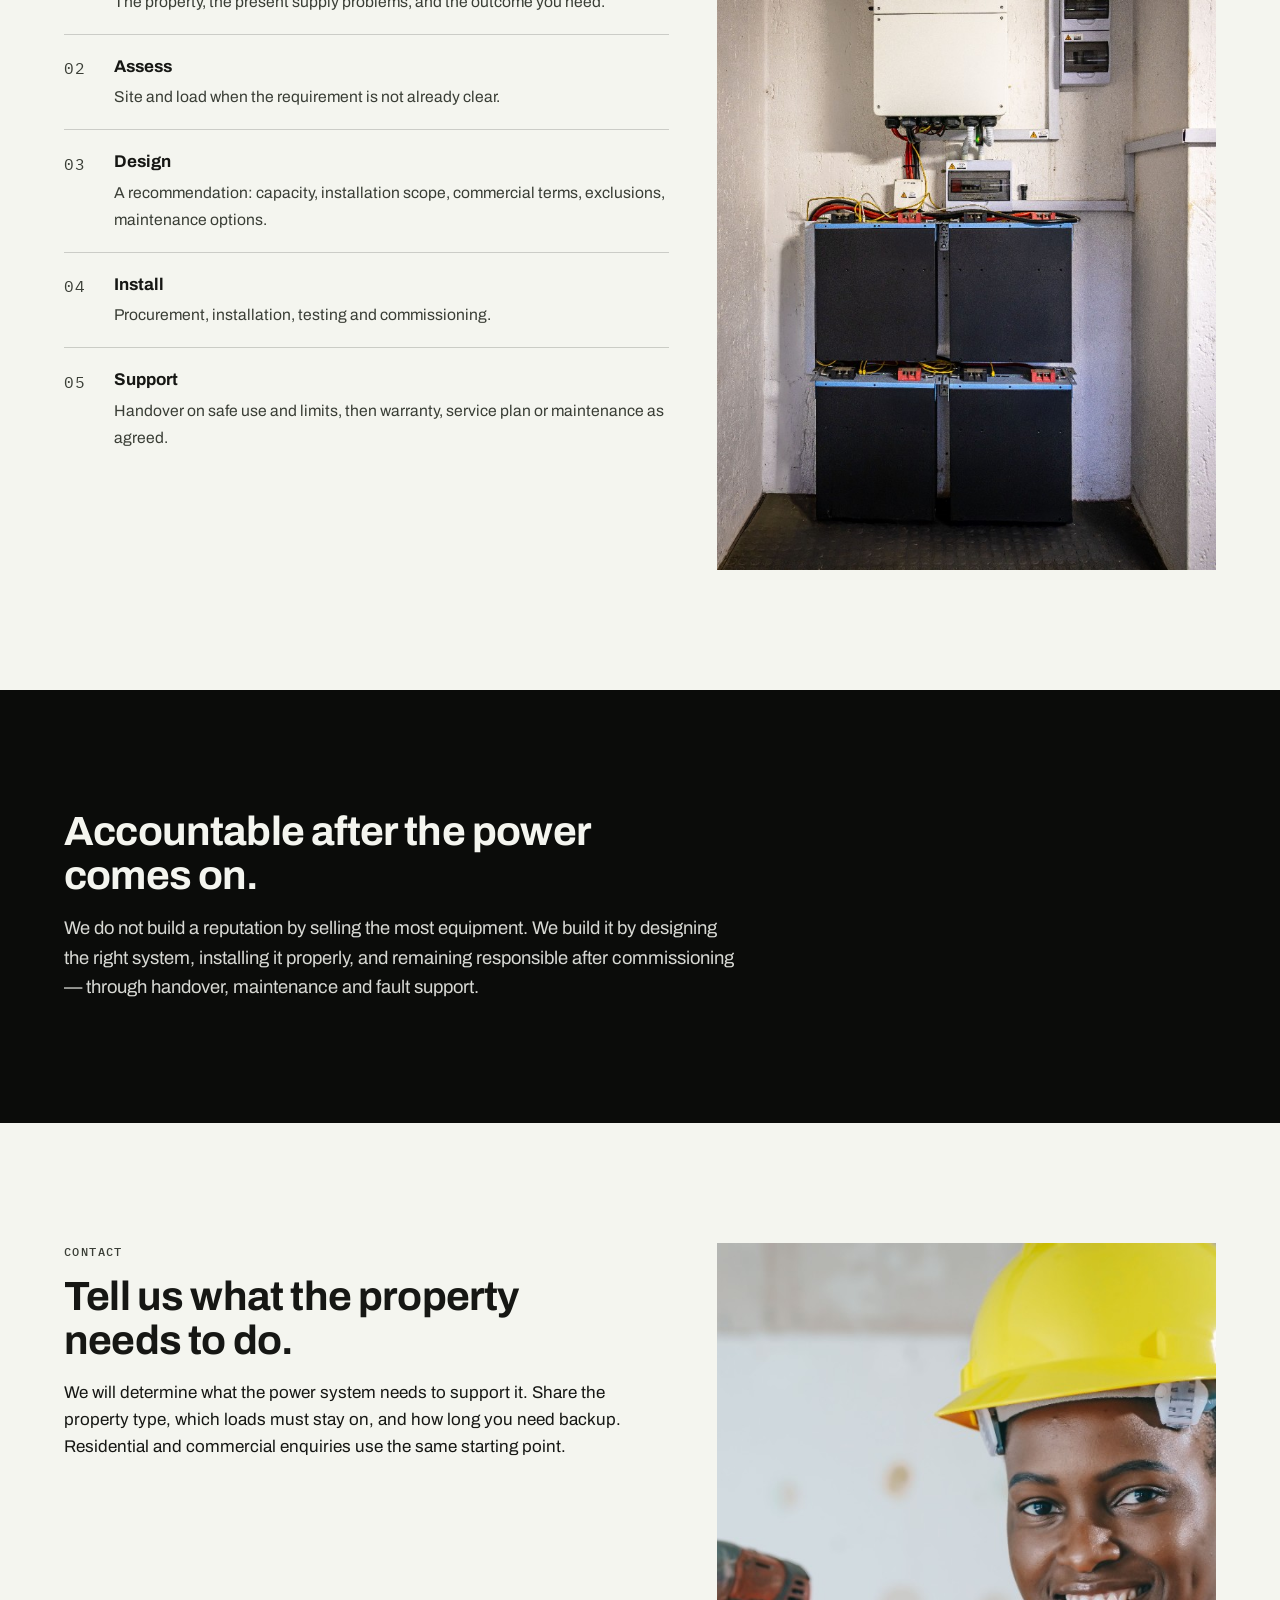
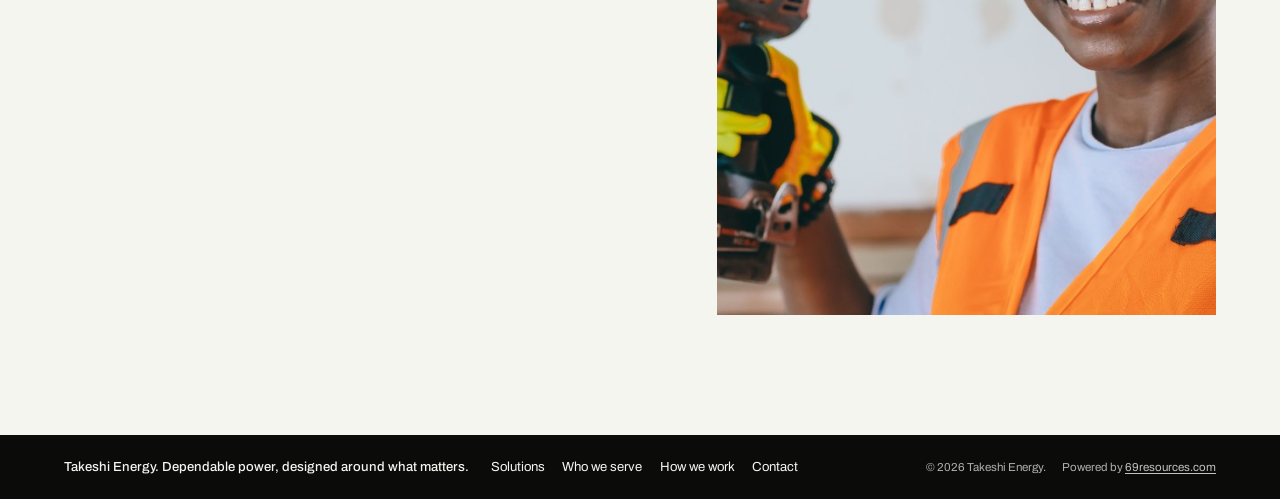
==== commit 9f16d083: "feat: ship image enrichment and remove template credit Keep the locked hero and copy while adding st" ====
--- a/takeshi_energy/index.html
+++ b/takeshi_energy/index.html
@@ -1,9 +1,4 @@
 <!DOCTYPE html>
-<!--
-Visual implementation: Takeshi Energy
-Technical foundation: Zenith (FreeBootstrap.net)
-License: https://freebootstrap.net/license
--->
 <html lang="en">
   <head>
     <meta charset="utf-8">
@@ -179,12 +174,12 @@
                   </div>
                 </article>
               </div>
-              <figure class="te-figure">
+              <figure class="te-figure te-figure--frame te-figure--work">
                 <img
-                  src="assets/images/takeshi/takeshi-detail-electrical-infrastructure.jpg"
-                  width="1400"
-                  height="933"
-                  alt="Electrical substation equipment and overhead conductors against the sky."
+                  src="assets/images/takeshi/takeshi-work-rooftop-installer.jpg"
+                  width="1200"
+                  height="1800"
+                  alt="A technician in a hard hat and gloves tightens a rooftop solar-panel mounting. Photograph by Cristian Rojas, Pexels License."
                   loading="lazy"
                   decoding="async">
               </figure>
@@ -249,6 +244,15 @@
               <p>More than ten years of hands-on industry work across:</p>
               <p class="te-chips">load calculation · system sizing · installation · electrical wiring · component matching · troubleshooting · commissioning · after-sales support</p>
             </div>
+            <figure class="te-figure te-figure--band">
+              <img
+                src="assets/images/takeshi/takeshi-work-technicians-mounting.jpg"
+                width="1600"
+                height="1067"
+                alt="Two technicians in helmets fasten a mounting bracket to a wall with a drill and spirit level. Photograph by SAgbley, CC BY-SA 4.0."
+                loading="lazy"
+                decoding="async">
+            </figure>
           </div>
         </section>
 
@@ -315,6 +319,7 @@
           <div class="te-container">
             <h2>From first conversation to ongoing support.</h2>
             <p class="te-lede">If we work together, this is the path — from the first conversation through support after handover.</p>
+            <div class="te-media-split">
             <ol class="te-steps te-steps--light">
               <li>
                 <span class="te-service__n" aria-hidden="true">01</span>
@@ -352,6 +357,16 @@
                 </div>
               </li>
             </ol>
+            <figure class="te-figure te-figure--frame te-figure--kit">
+              <img
+                src="assets/images/takeshi/takeshi-equipment-inverter-battery.jpg"
+                width="1200"
+                height="1800"
+                alt="Wall-mounted inverter, distribution boards and battery modules with visible cabling. Photograph by Magda Ehlers, Pexels License."
+                loading="lazy"
+                decoding="async">
+            </figure>
+            </div>
           </div>
         </section>
 
@@ -363,10 +378,21 @@
         </section>
 
         <section class="te-section te-contact" id="contact">
-          <div class="te-container">
-            <p class="te-eyebrow">Contact</p>
-            <h2>Tell us what the property needs to do.</h2>
-            <p class="te-lede">We will determine what the power system needs to support it. Share the property type, which loads must stay on, and how long you need backup. Residential and commercial enquiries use the same starting point.</p>
+          <div class="te-container te-media-split">
+            <div>
+              <p class="te-eyebrow">Contact</p>
+              <h2>Tell us what the property needs to do.</h2>
+              <p class="te-lede">We will determine what the power system needs to support it. Share the property type, which loads must stay on, and how long you need backup. Residential and commercial enquiries use the same starting point.</p>
+            </div>
+            <figure class="te-figure te-figure--frame te-figure--face">
+              <img
+                src="assets/images/takeshi/takeshi-contact-technician.jpg"
+                width="1200"
+                height="1600"
+                alt="A technician in a hard hat and high-visibility vest holding a drill. Photograph by Kindel Media, Pexels License."
+                loading="lazy"
+                decoding="async">
+            </figure>
           </div>
         </section>
       </main>
@@ -383,7 +409,6 @@
           <p class="te-footer__meta">
             <span>© 2026 Takeshi Energy.</span>
             <span class="te-footer__powered">Powered by <a href="https://69resources.com">69resources.com</a></span>
-            <span class="te-footer__attr">Adapted from <a href="https://freebootstrap.net/template/zenith-bootstrap-solar-and-clean-energy-template">Zenith</a> by <a href="https://freebootstrap.net">FreeBootstrap.net</a>.</span>
           </p>
         </div>
       </footer>
--- a/takeshi_energy/assets/css/takeshi.css
+++ b/takeshi_energy/assets/css/takeshi.css
@@ -465,14 +465,16 @@
   margin-bottom: 2.5rem;
 }
 
-.te-solutions__layout {
+.te-solutions__layout,
+.te-media-split {
   display: grid;
-  gap: 2.5rem;
+  gap: 1.75rem;
 }
 
 @media (min-width: 992px) {
-  .te-solutions__layout {
-    grid-template-columns: minmax(0, 1.4fr) minmax(12rem, 0.7fr);
+  .te-solutions__layout,
+  .te-media-split {
+    grid-template-columns: minmax(0, 1.15fr) minmax(20rem, 0.95fr);
     gap: 3rem;
     align-items: start;
   }
@@ -509,17 +511,41 @@
 
 .te-figure img {
   width: 100%;
-  max-height: 18rem;
-  aspect-ratio: 1400 / 933;
   object-fit: cover;
-  object-position: center 40%;
   background: var(--te-graphite);
 }
 
+.te-figure--frame {
+  overflow: hidden;
+}
+
+.te-figure--frame img {
+  height: 22rem;
+  max-height: none;
+  aspect-ratio: auto;
+}
+
 @media (min-width: 992px) {
-  .te-figure img {
-    max-height: 28rem;
-  }
+  .te-figure--frame {
+    position: sticky;
+    top: calc(var(--te-nav-h) + 1rem);
+  }
+
+  .te-figure--frame img {
+    height: min(42rem, calc(100vh - var(--te-nav-h) - 3rem));
+  }
+}
+
+.te-figure--work img {
+  object-position: center 42%;
+}
+
+.te-figure--kit img {
+  object-position: center 48%;
+}
+
+.te-figure--face img {
+  object-position: center 18%;
 }
 
 .te-products {
@@ -606,6 +632,17 @@
   max-width: 48rem;
 }
 
+.te-figure--band {
+  margin-top: 2.75rem;
+}
+
+.te-figure--band img {
+  height: clamp(18rem, 38vw, 34rem);
+  max-height: none;
+  aspect-ratio: auto;
+  object-position: center 38%;
+}
+
 /* Mid CTA */
 .te-mid {
   position: relative;
@@ -706,7 +743,7 @@
 }
 
 .te-process .te-lede {
-  margin-bottom: 0.5rem;
+  margin-bottom: 1.75rem;
 }
 
 .te-steps--light li {
@@ -730,8 +767,8 @@
 }
 
 /* Contact */
-.te-contact {
-  background: var(--te-paper);
+.te-contact .te-lede {
+  margin-bottom: 0;
 }
 
 /* Footer */
@@ -783,8 +820,7 @@
   color: rgba(244, 245, 239, 0.7);
 }
 
-.te-footer__powered a,
-.te-footer__attr a {
+.te-footer__powered a {
   color: rgba(244, 245, 239, 0.78);
   text-decoration: underline;
   text-underline-offset: 0.15em;
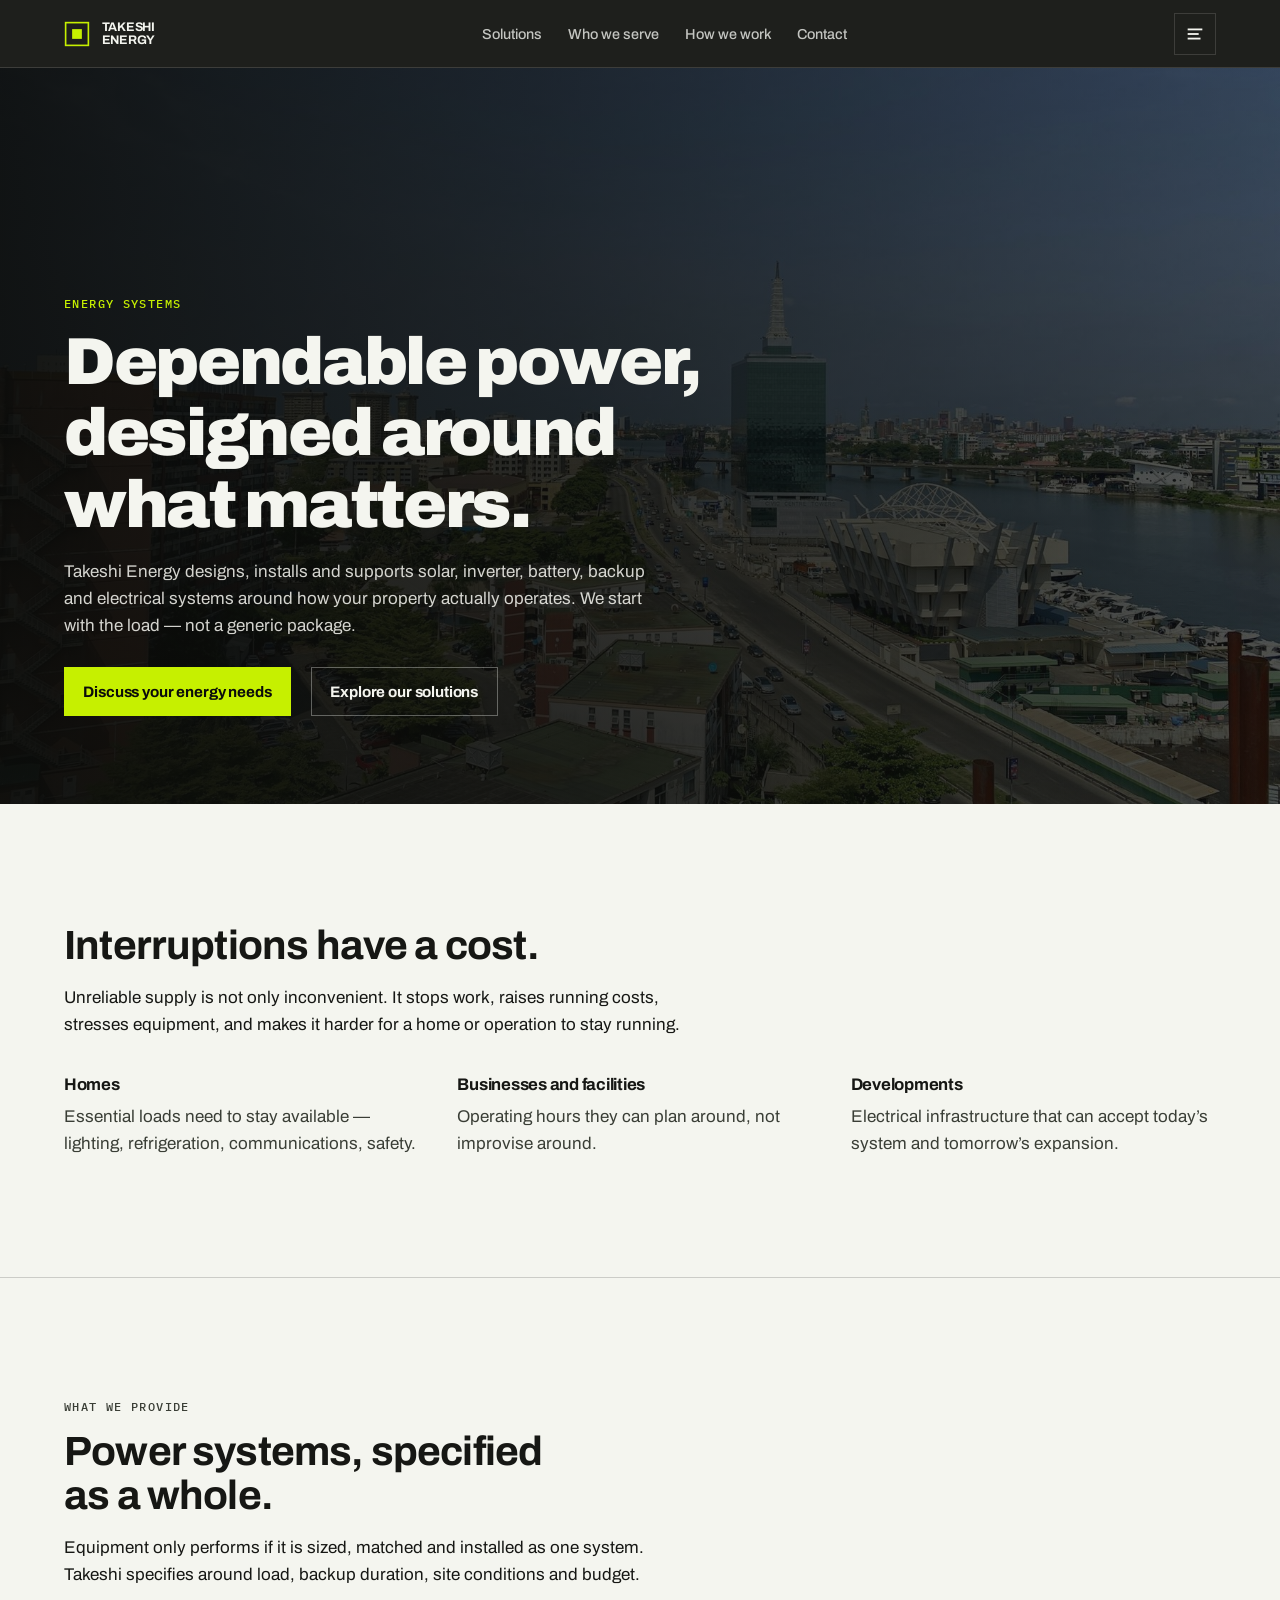
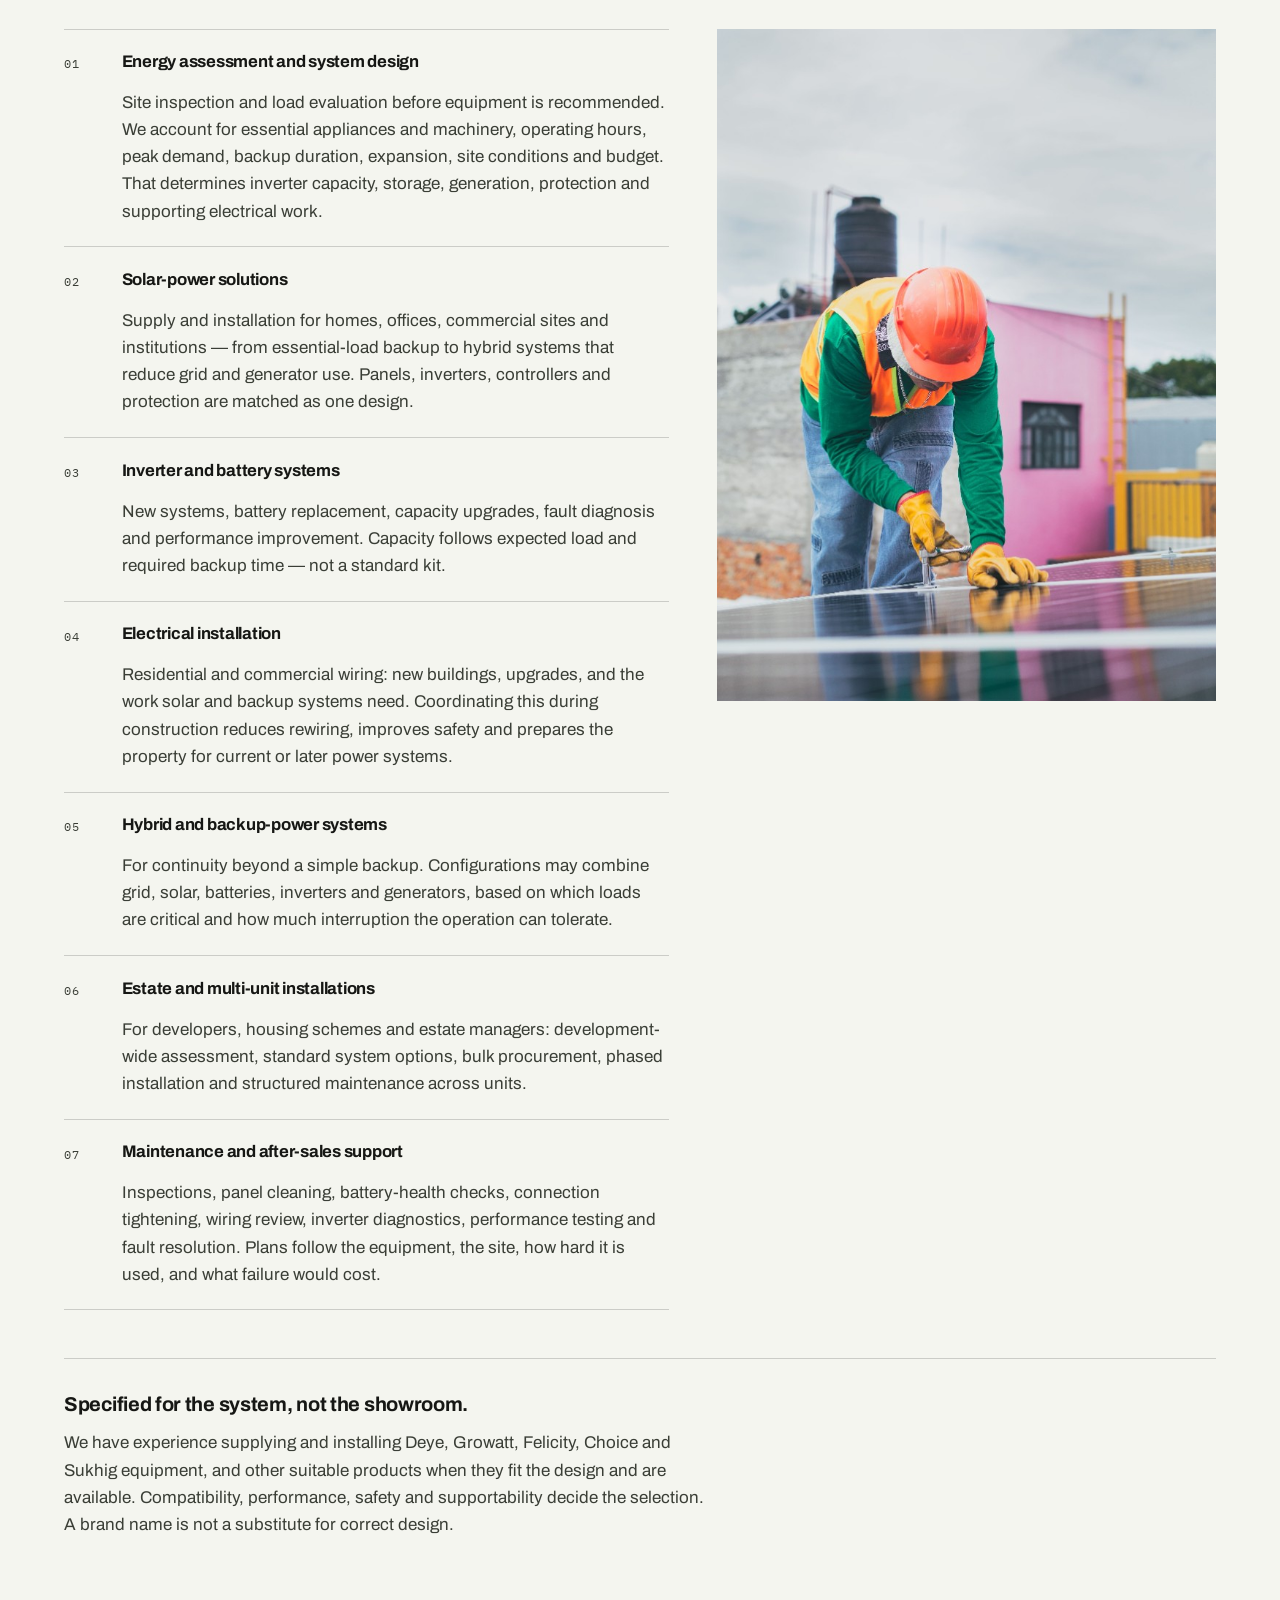
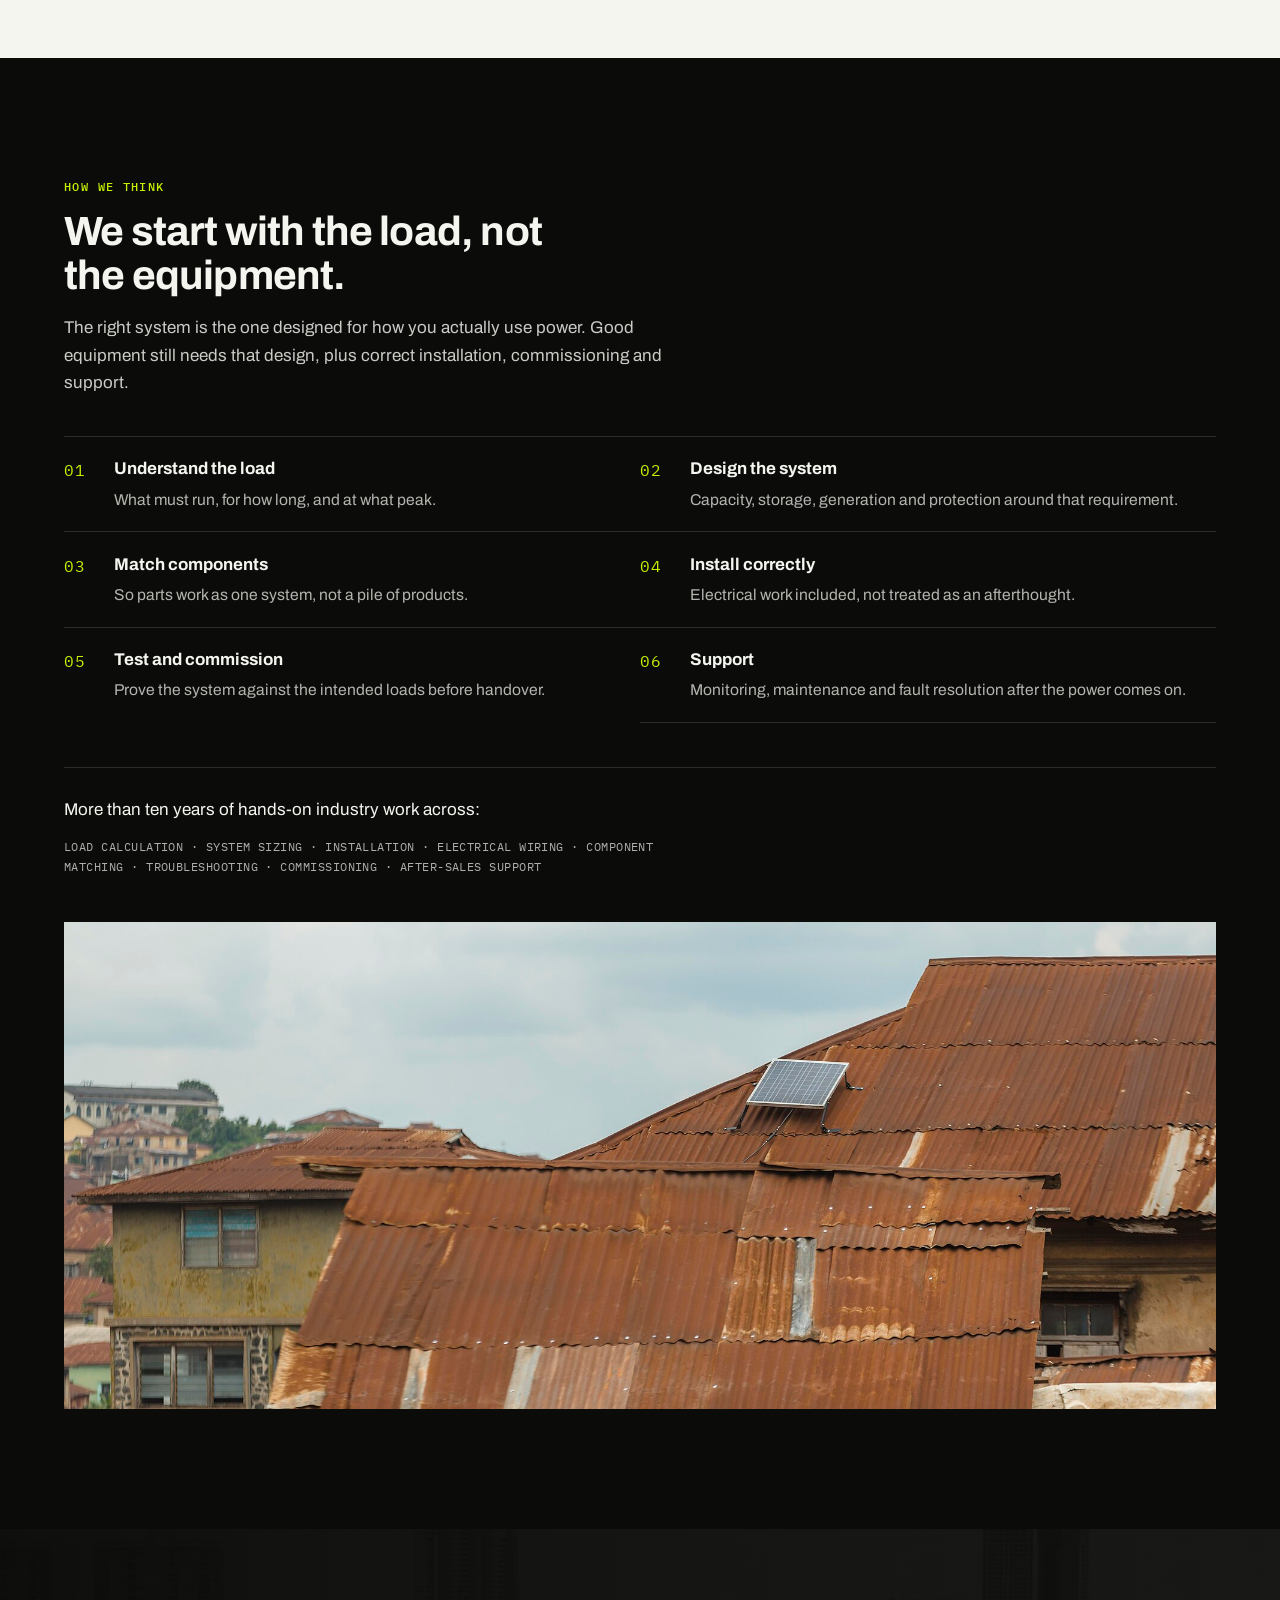
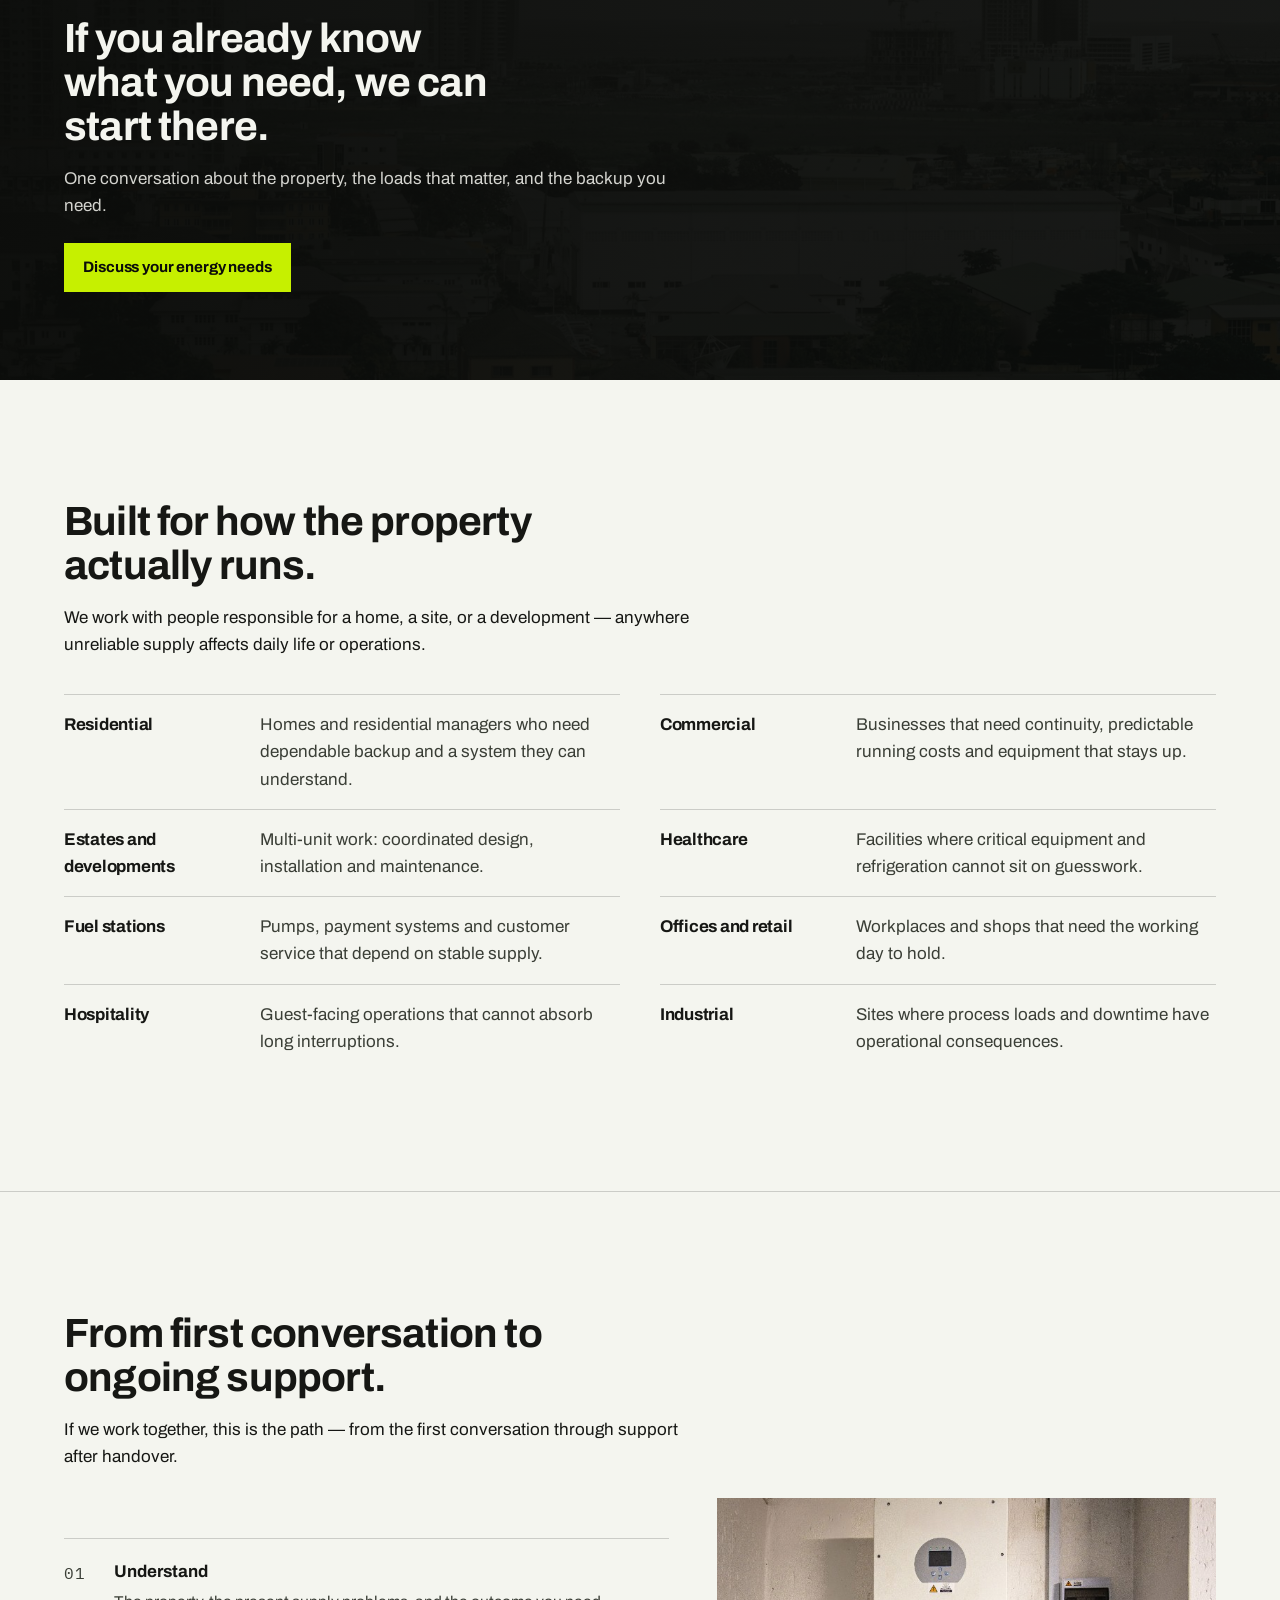
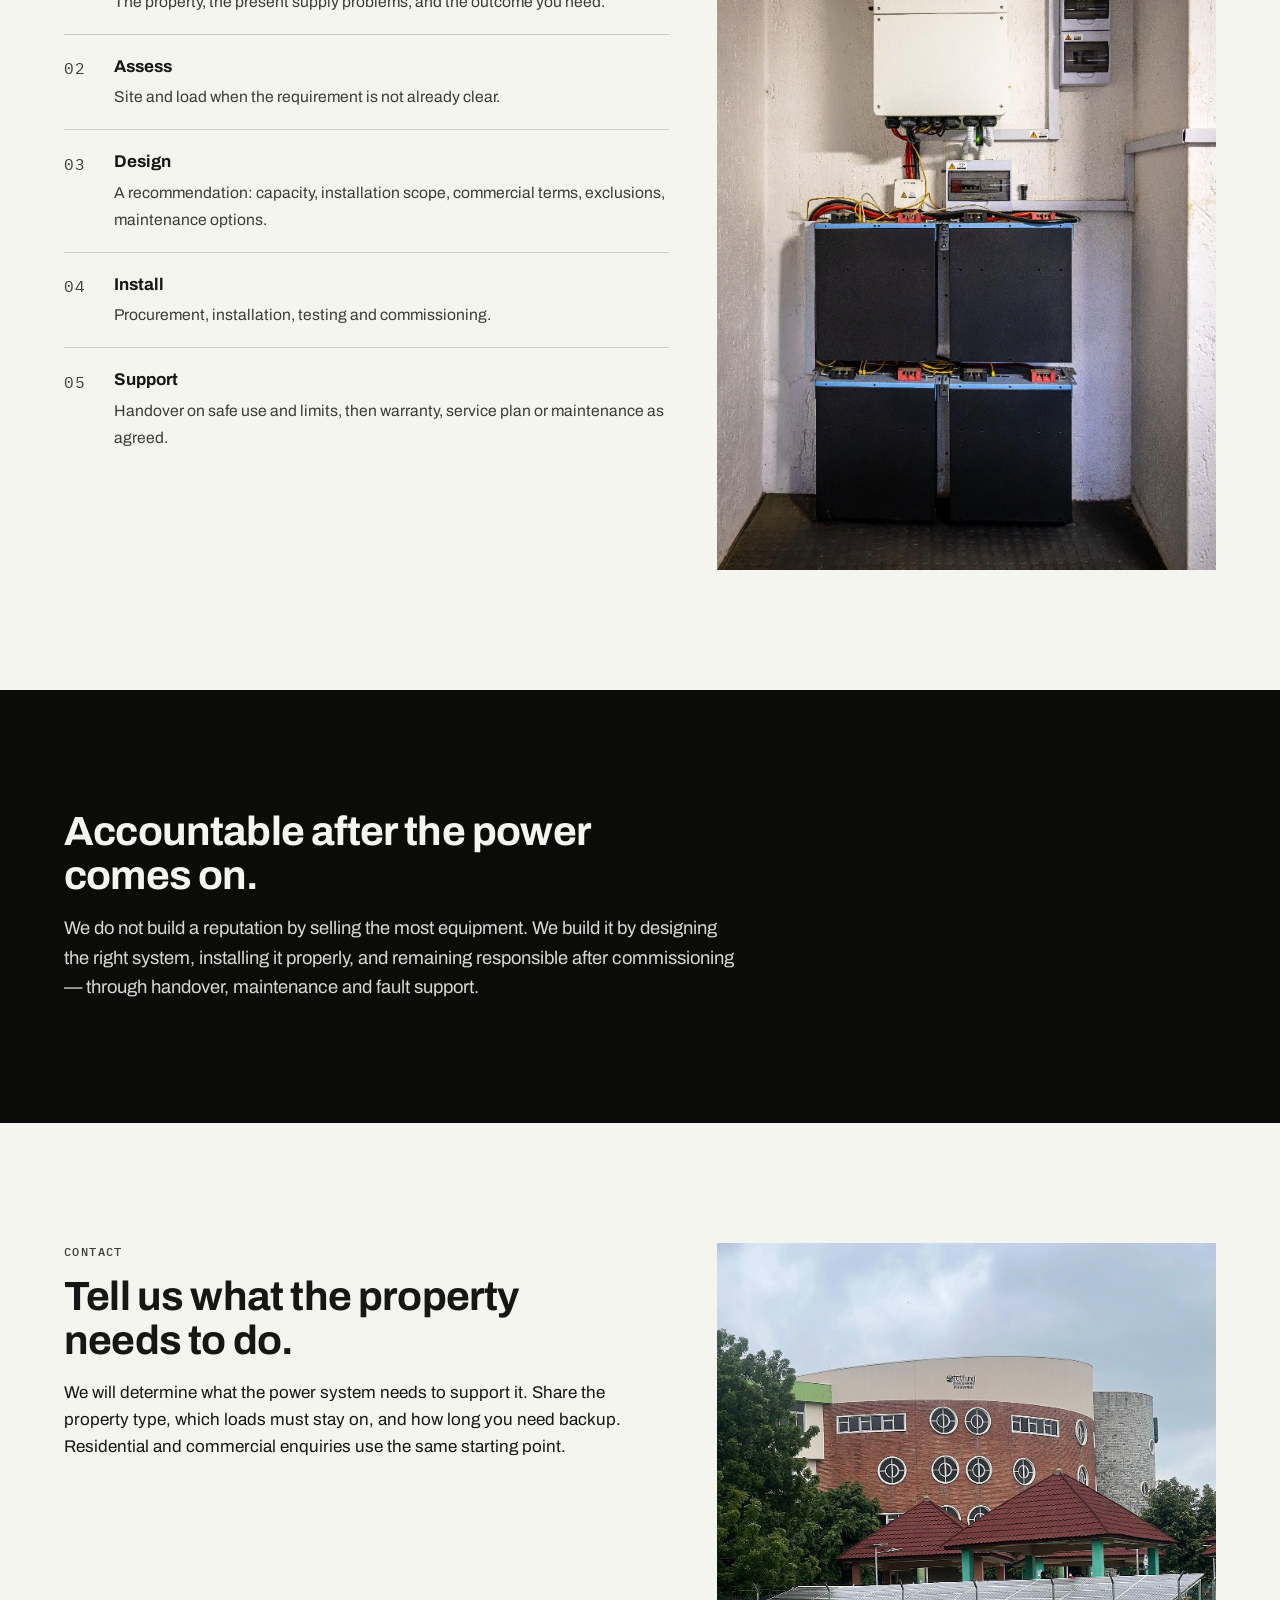
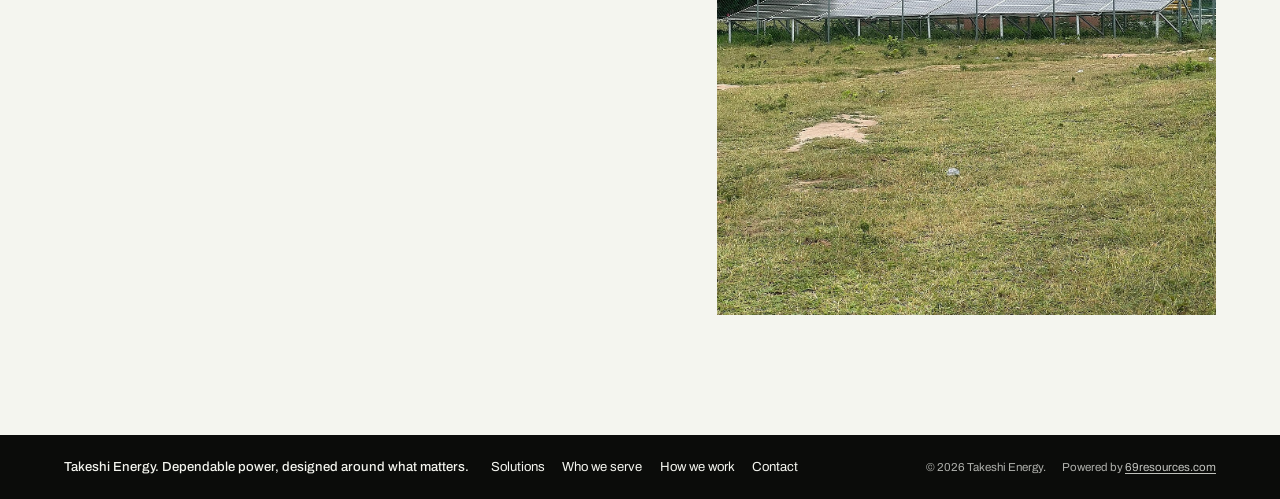
==== commit b7618d3d: "fix: restore the full-height menu and replace the people photographs The offcanvas was clipped insid" ====
--- a/takeshi_energy/index.html
+++ b/takeshi_energy/index.html
@@ -53,20 +53,6 @@
             </svg>
           </button>
         </div>
-        <div class="offcanvas offcanvas-end te-nav__panel" id="te-nav-panel" tabindex="-1" aria-labelledby="te-nav-panel-label" inert>
-          <div class="offcanvas-header">
-            <p class="offcanvas-title visually-hidden" id="te-nav-panel-label">Menu</p>
-            <button class="btn-close" type="button" data-bs-dismiss="offcanvas" aria-label="Close menu"></button>
-          </div>
-          <div class="offcanvas-body">
-            <ul class="te-nav__mobile">
-              <li><a class="scroll-link" href="#solutions" data-bs-dismiss="offcanvas">Solutions</a></li>
-              <li><a class="scroll-link" href="#serve" data-bs-dismiss="offcanvas">Who we serve</a></li>
-              <li><a class="scroll-link" href="#process" data-bs-dismiss="offcanvas">How we work</a></li>
-              <li><a class="scroll-link" href="#contact" data-bs-dismiss="offcanvas">Contact</a></li>
-            </ul>
-          </div>
-        </div>
       </header>
 
       <main id="main" tabindex="-1">
@@ -246,10 +232,10 @@
             </div>
             <figure class="te-figure te-figure--band">
               <img
-                src="assets/images/takeshi/takeshi-work-technicians-mounting.jpg"
-                width="1600"
-                height="1067"
-                alt="Two technicians in helmets fasten a mounting bracket to a wall with a drill and spirit level. Photograph by SAgbley, CC BY-SA 4.0."
+                src="assets/images/takeshi/takeshi-approach-corrugated-roof.jpg"
+                width="1920"
+                height="1280"
+                alt="A small solar panel mounted on a rusted corrugated-metal roof. Photograph by S.aderogba, CC BY-SA 4.0."
                 loading="lazy"
                 decoding="async">
             </figure>
@@ -386,10 +372,10 @@
             </div>
             <figure class="te-figure te-figure--frame te-figure--face">
               <img
-                src="assets/images/takeshi/takeshi-contact-technician.jpg"
-                width="1200"
-                height="1600"
-                alt="A technician in a hard hat and high-visibility vest holding a drill. Photograph by Kindel Media, Pexels License."
+                src="assets/images/takeshi/takeshi-contact-ground-array.jpg"
+                width="1280"
+                height="1707"
+                alt="Ground-mounted solar panels in front of a brick building. Photograph by Fatimah Bello, CC BY-SA 4.0."
                 loading="lazy"
                 decoding="async">
             </figure>
@@ -414,6 +400,21 @@
       </footer>
     </div>
 
+    <div class="offcanvas offcanvas-end te-nav__panel" id="te-nav-panel" tabindex="-1" aria-labelledby="te-nav-panel-label" inert>
+      <div class="offcanvas-header">
+        <p class="offcanvas-title" id="te-nav-panel-label">Menu</p>
+        <button class="btn-close" type="button" data-bs-dismiss="offcanvas" aria-label="Close menu"></button>
+      </div>
+      <div class="offcanvas-body">
+        <ul class="te-nav__mobile">
+          <li><a class="scroll-link" href="#solutions" data-bs-dismiss="offcanvas">Solutions</a></li>
+          <li><a class="scroll-link" href="#serve" data-bs-dismiss="offcanvas">Who we serve</a></li>
+          <li><a class="scroll-link" href="#process" data-bs-dismiss="offcanvas">How we work</a></li>
+          <li><a class="scroll-link" href="#contact" data-bs-dismiss="offcanvas">Contact</a></li>
+        </ul>
+      </div>
+    </div>
+
     <button class="te-top" type="button" id="back-to-top" hidden aria-label="Back to top">↑</button>
     <script src="assets/vendors/bootstrap/bootstrap.bundle.min.js"></script>
     <script src="assets/js/custom.js"></script>
--- a/takeshi_energy/assets/css/takeshi.css
+++ b/takeshi_energy/assets/css/takeshi.css
@@ -101,6 +101,11 @@
 
 .te-wrap {
   min-width: 0;
+  overflow: visible;
+}
+
+body.te-nav-open {
+  overflow: hidden;
 }
 
 .te-container {
@@ -181,8 +186,8 @@
   top: 0;
   z-index: 1000;
   height: var(--te-nav-h);
+  overflow: visible;
   background: rgba(11, 12, 10, 0.92);
-  backdrop-filter: blur(10px);
   border-bottom: 1px solid var(--te-rule-dark);
 }
 
@@ -261,9 +266,40 @@
   .te-nav__desktop {
     display: block;
   }
-  .te-nav__toggle {
-    display: none;
-  }
+}
+
+.te-nav__panel.offcanvas {
+  --bs-offcanvas-width: 22rem;
+  --bs-offcanvas-bg: #0b0c0a;
+  --bs-offcanvas-color: #f4f5ef;
+  position: fixed;
+  top: 0;
+  right: 0;
+  bottom: 0;
+  left: auto;
+  z-index: 1080;
+  display: flex;
+  flex-direction: column;
+  width: min(22rem, calc(100vw - 1.25rem));
+  max-width: 100vw;
+  height: 100%;
+  height: 100dvh;
+  max-height: 100dvh;
+  overflow: hidden;
+  background: var(--te-black);
+  color: var(--te-paper);
+}
+
+@media (max-width: 479.98px) {
+  .te-nav__panel.offcanvas {
+    --bs-offcanvas-width: 100vw;
+    width: 100vw;
+    max-width: 100vw;
+  }
+}
+
+.offcanvas-backdrop {
+  z-index: 1075;
 }
 
 .te-nav__panel,
@@ -273,18 +309,32 @@
   color: var(--te-paper);
 }
 
-.te-approach .te-service__n,
-.te-account .te-service__n,
-.te-steps:not(.te-steps--light) .te-service__n {
+.te-nav__panel .offcanvas-header {
+  flex: 0 0 auto;
+  justify-content: space-between;
+  padding: 1.15rem 1.25rem;
+  border-bottom: 1px solid var(--te-rule-dark);
+}
+
+.te-nav__panel .offcanvas-title {
+  margin: 0;
+  font-family: var(--te-mono);
+  font-size: 0.72rem;
+  letter-spacing: 0.12em;
+  text-transform: uppercase;
   color: var(--te-lime);
 }
 
-.te-nav__panel.offcanvas {
-  width: min(22rem, 88vw);
+.te-nav__panel .offcanvas-body {
+  flex: 1 1 auto;
+  min-height: 0;
+  padding: 0.5rem 1.25rem 1.5rem;
+  overflow-y: auto;
 }
 
 .te-nav__panel .btn-close {
   filter: invert(1);
+  opacity: 1;
 }
 
 .te-nav__mobile {
@@ -297,7 +347,7 @@
 
 .te-nav__mobile a {
   display: block;
-  padding: 0.85rem 0;
+  padding: 0.95rem 0;
   color: var(--te-paper);
   text-decoration: none;
   border-bottom: 1px solid var(--te-rule-dark);
@@ -307,6 +357,12 @@
 
 .te-nav__mobile a:hover,
 .te-nav__mobile a.active {
+  color: var(--te-lime);
+}
+
+.te-approach .te-service__n,
+.te-account .te-service__n,
+.te-steps:not(.te-steps--light) .te-service__n {
   color: var(--te-lime);
 }
 
@@ -545,7 +601,7 @@
 }
 
 .te-figure--face img {
-  object-position: center 18%;
+  object-position: center 42%;
 }
 
 .te-products {
@@ -640,7 +696,7 @@
   height: clamp(18rem, 38vw, 34rem);
   max-height: none;
   aspect-ratio: auto;
-  object-position: center 38%;
+  object-position: 78% 82%;
 }
 
 /* Mid CTA */
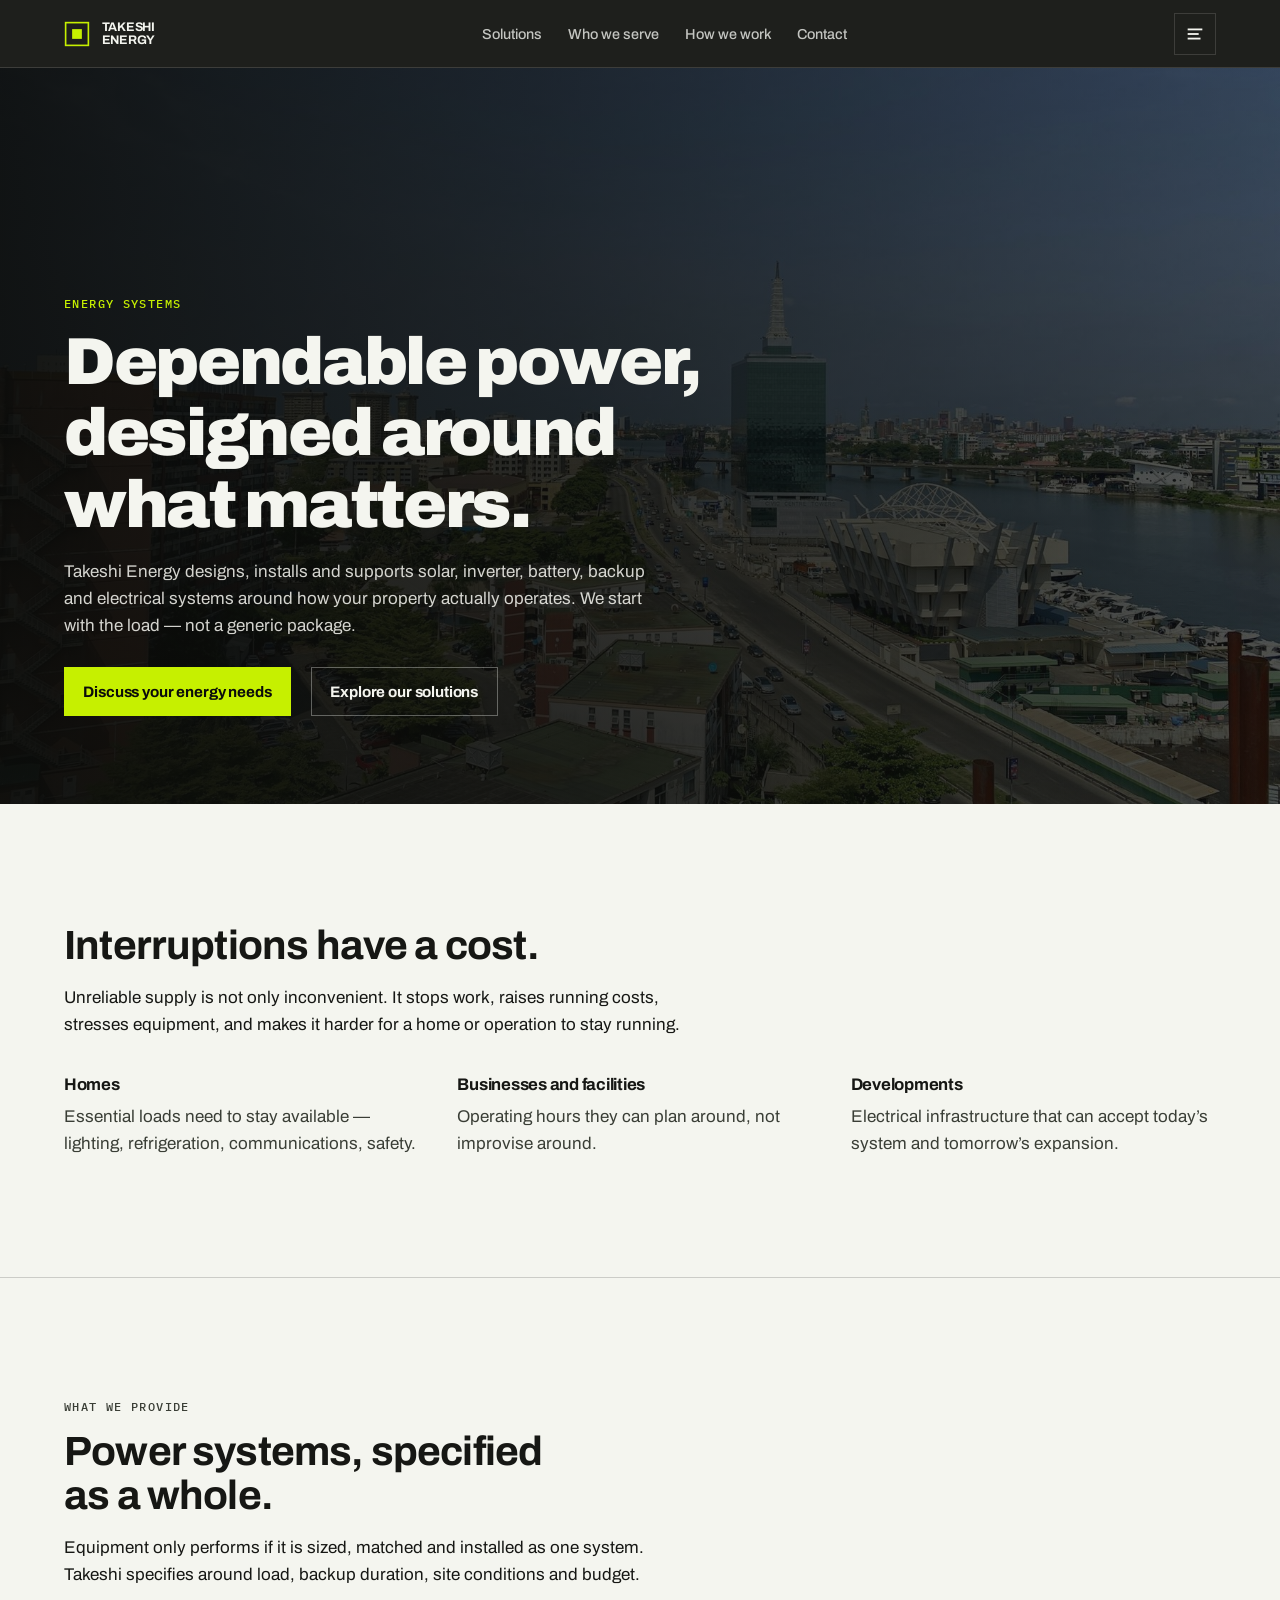
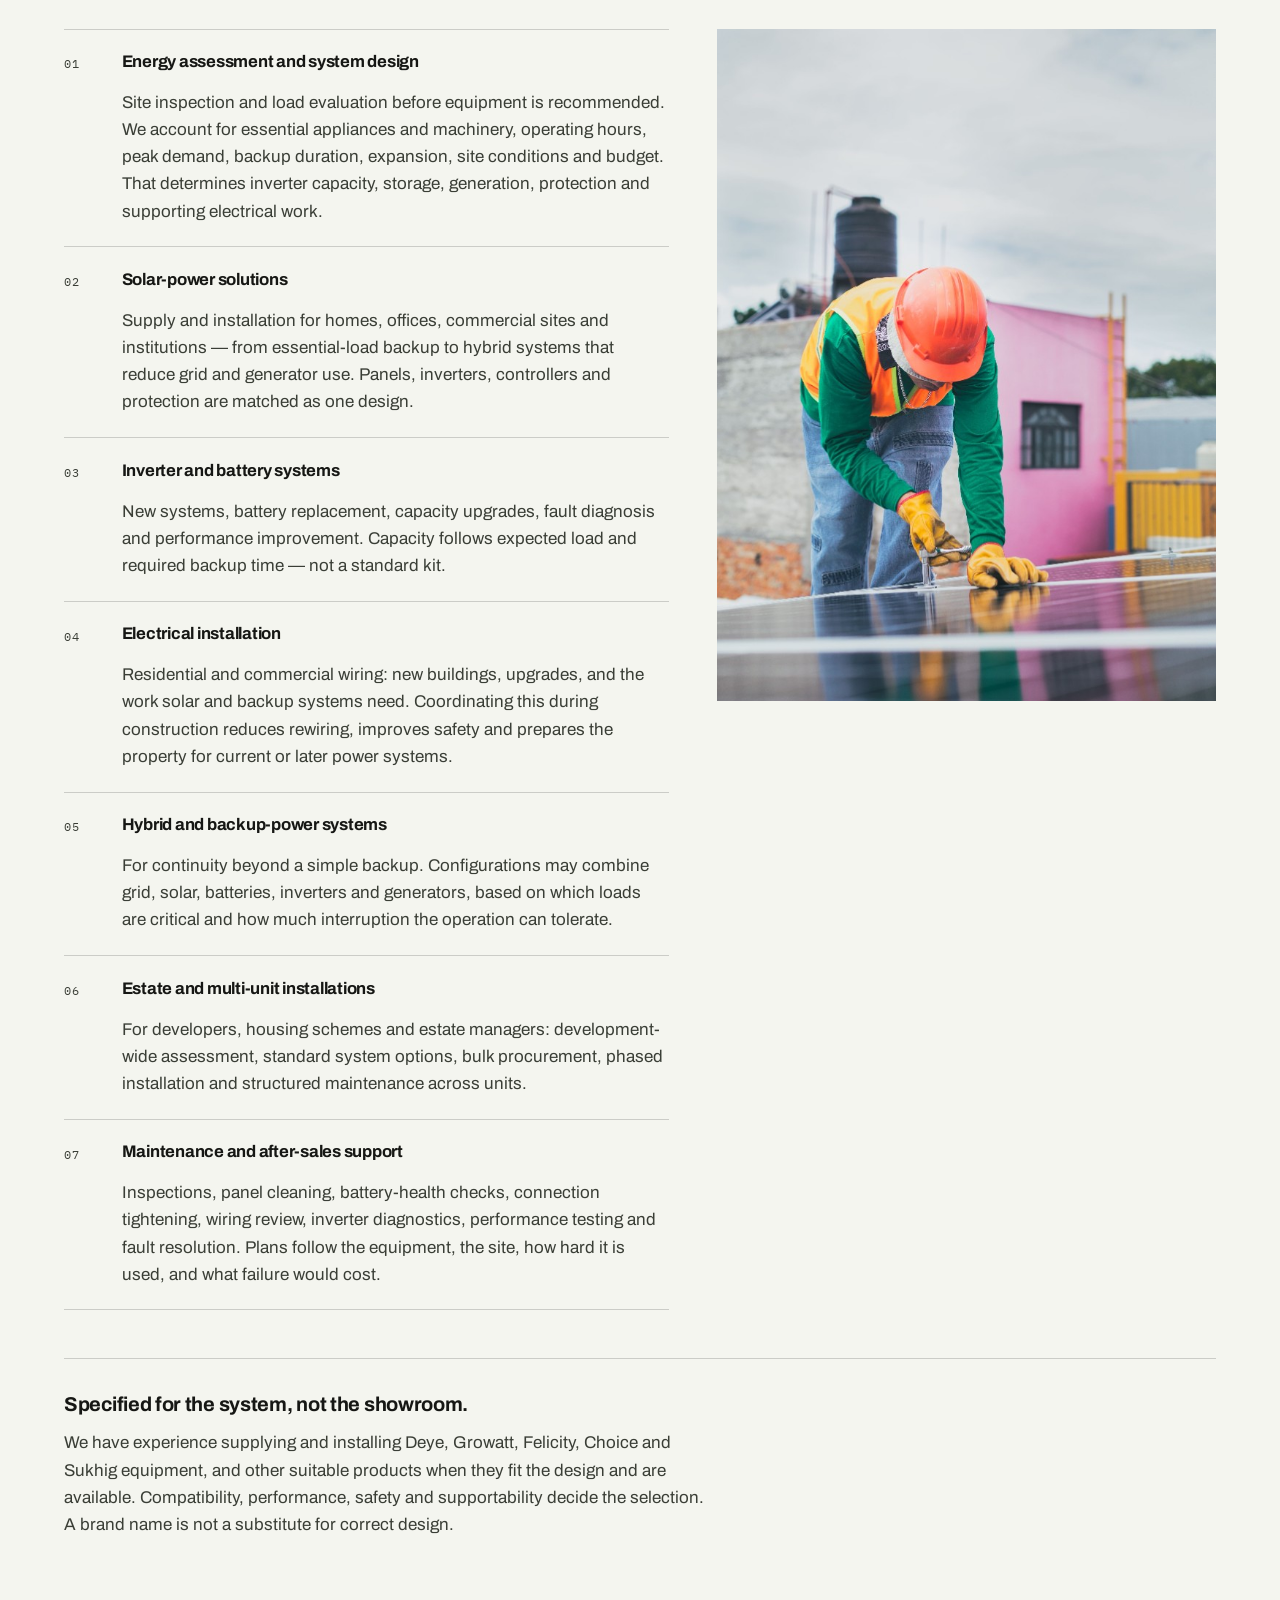
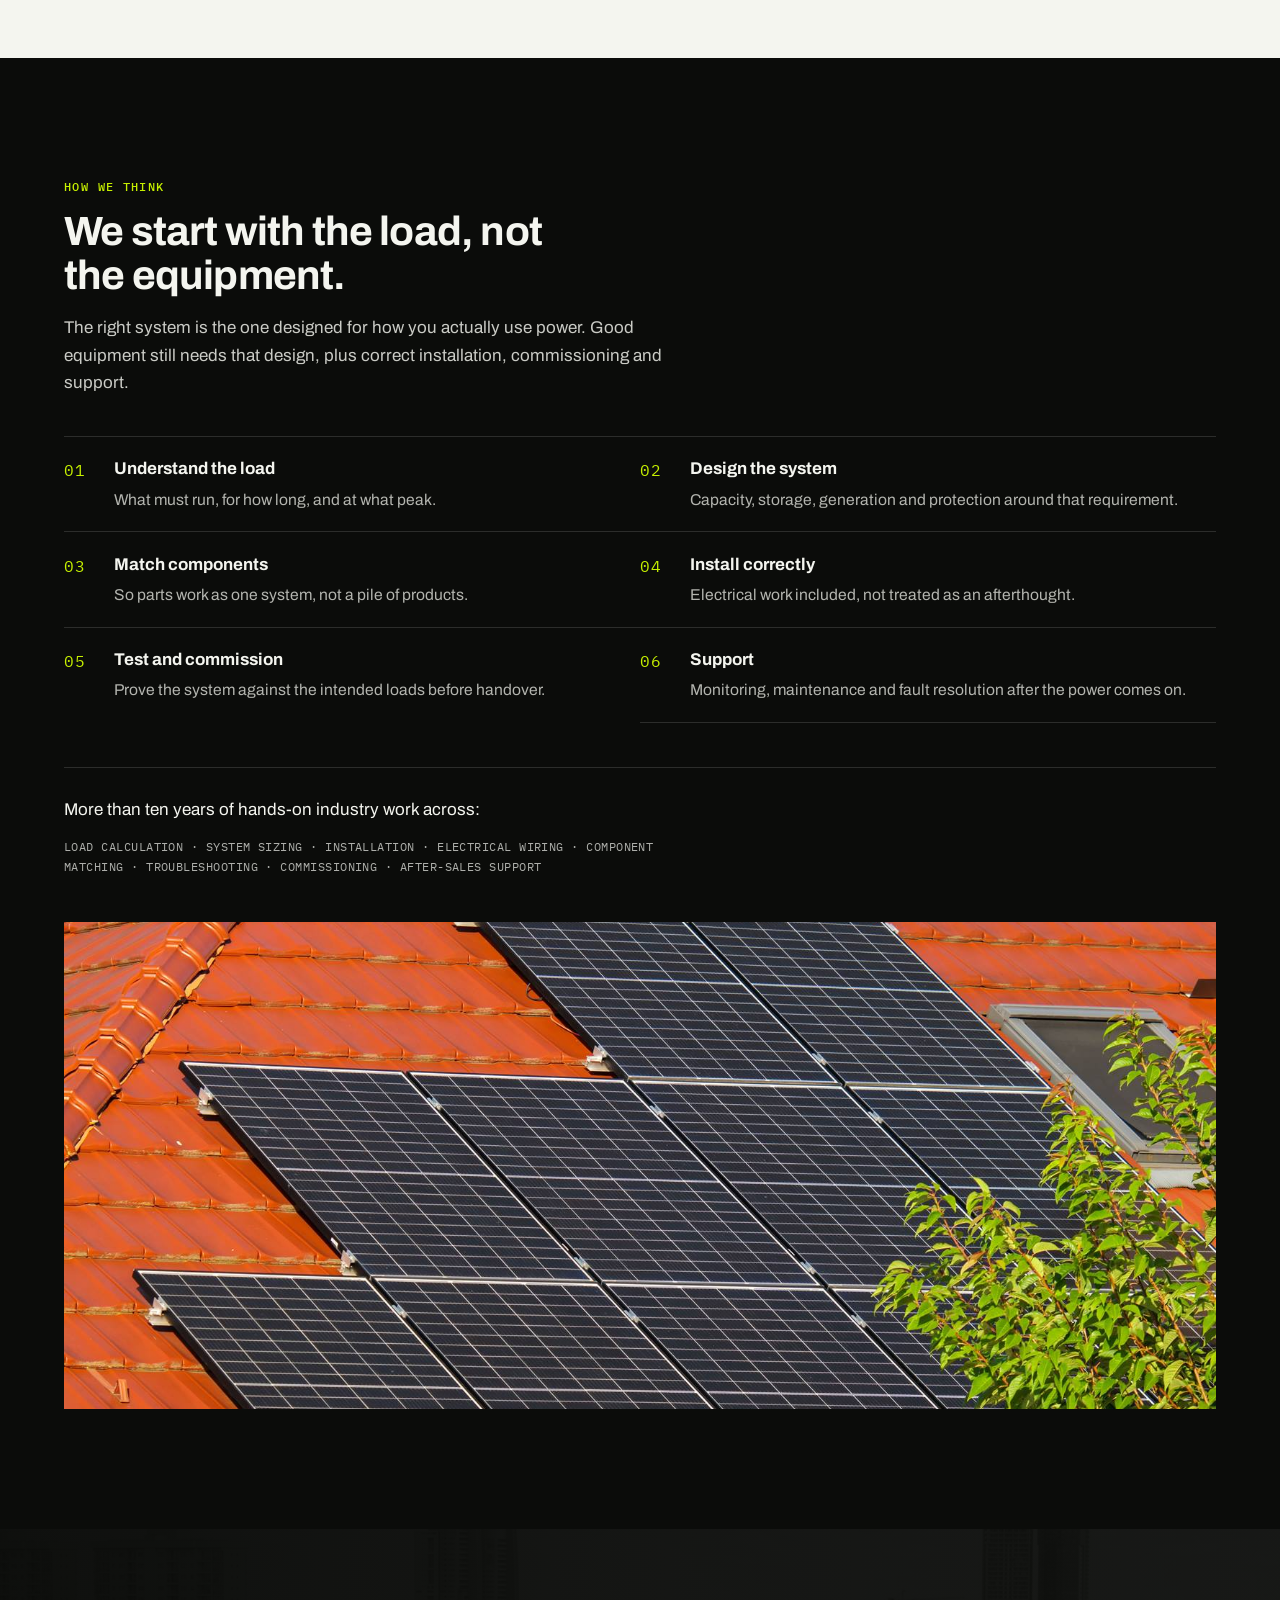
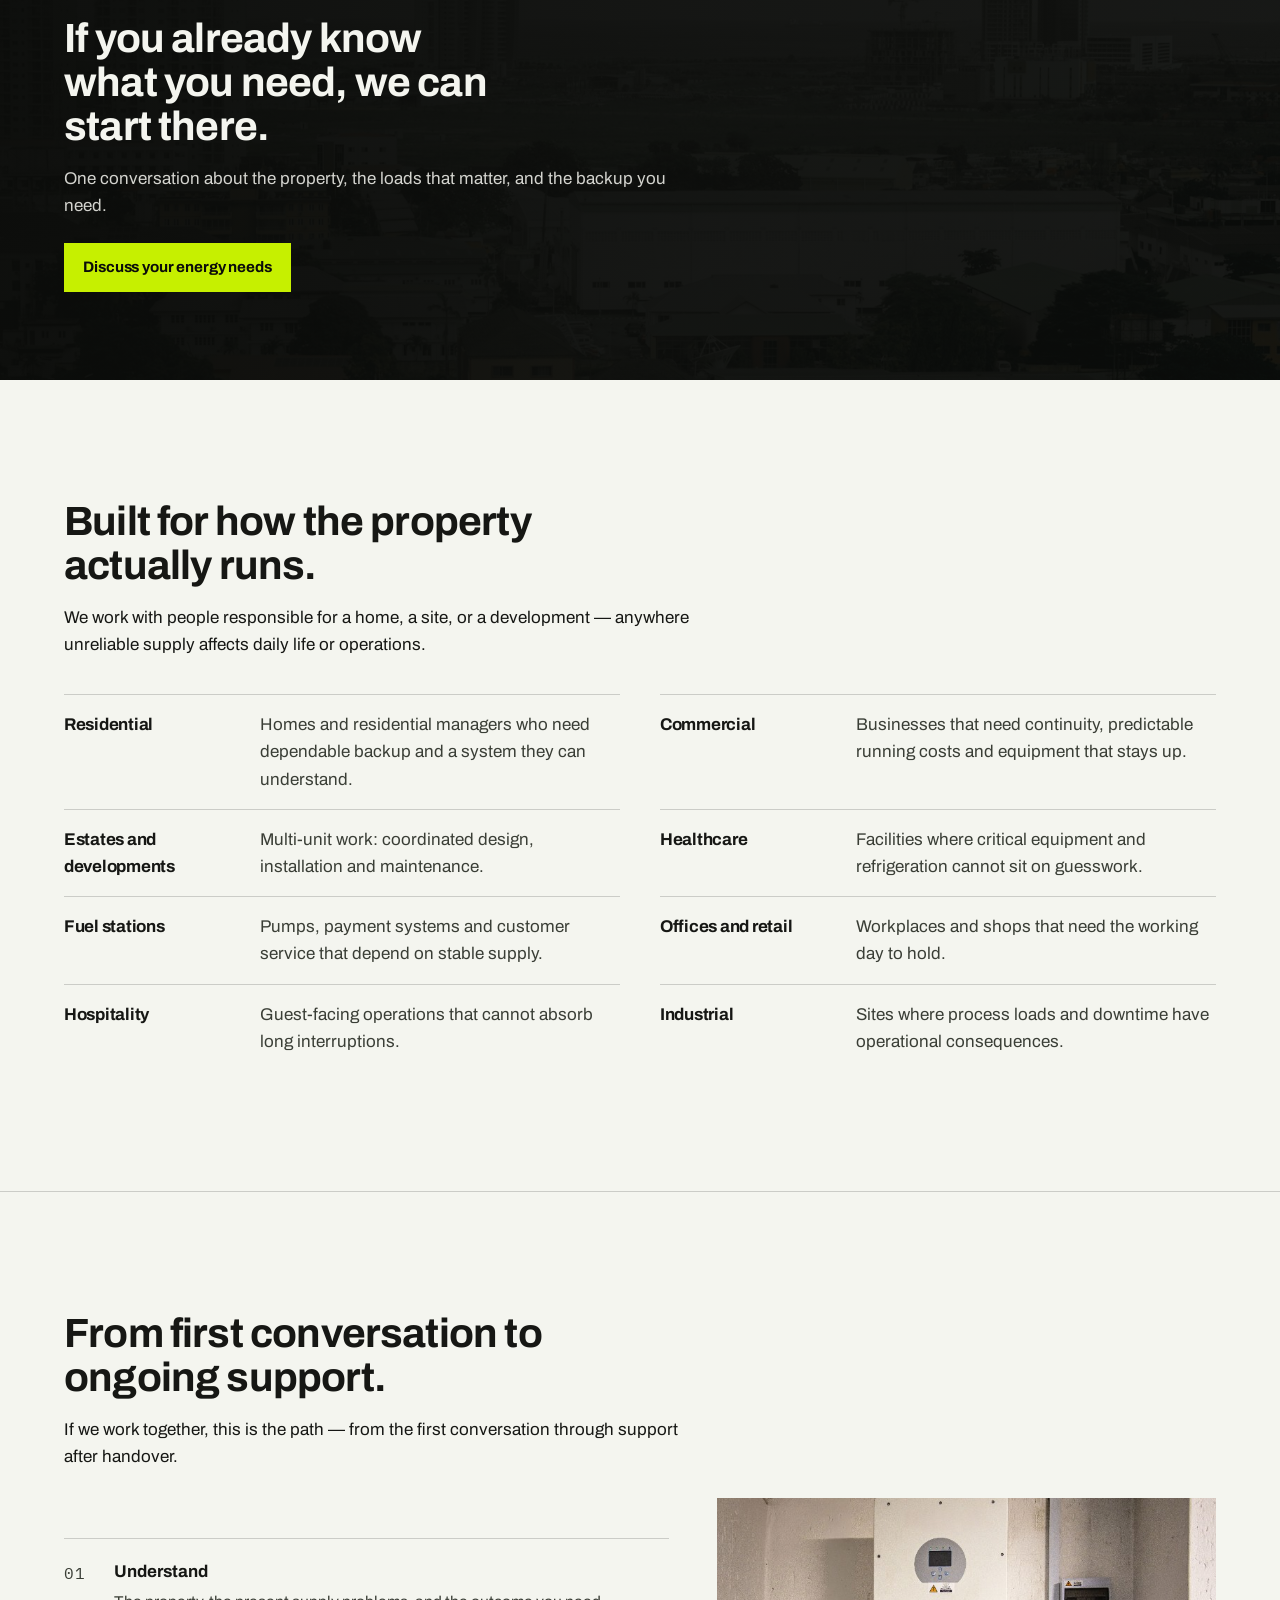
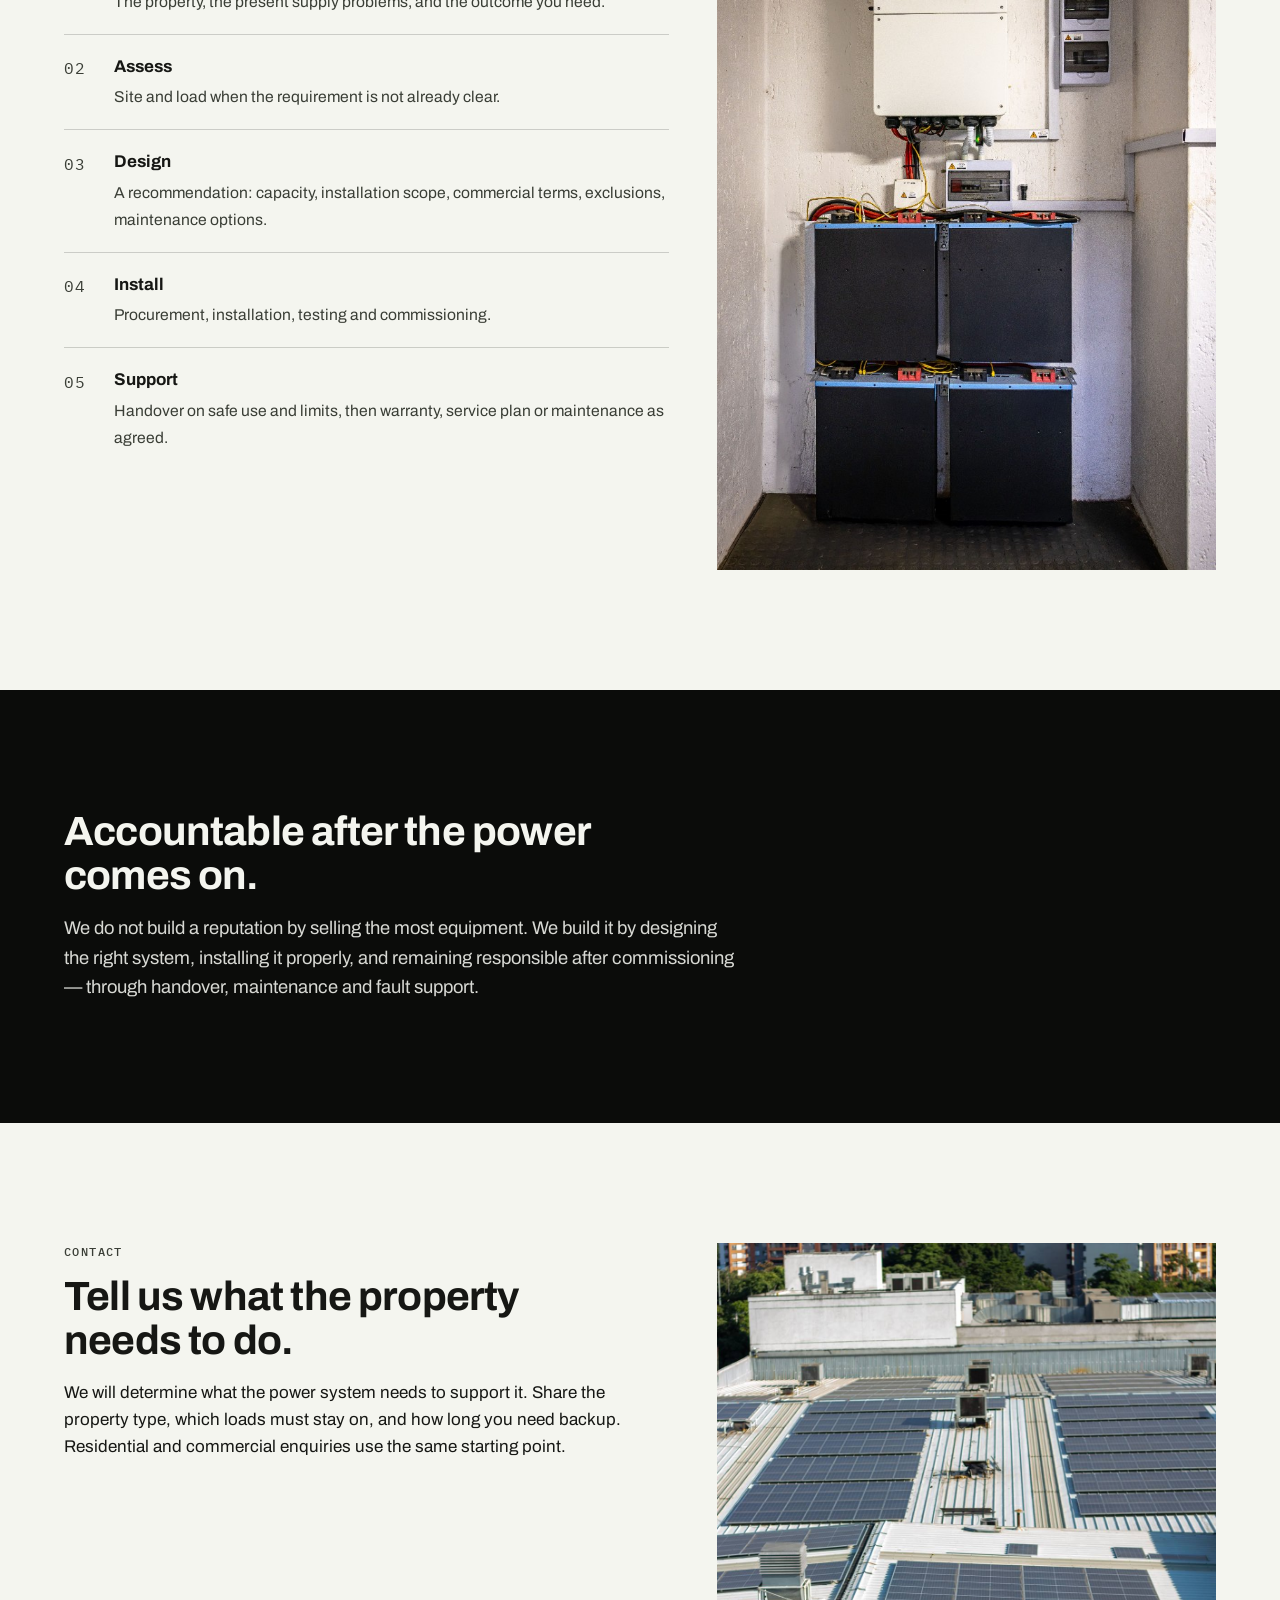
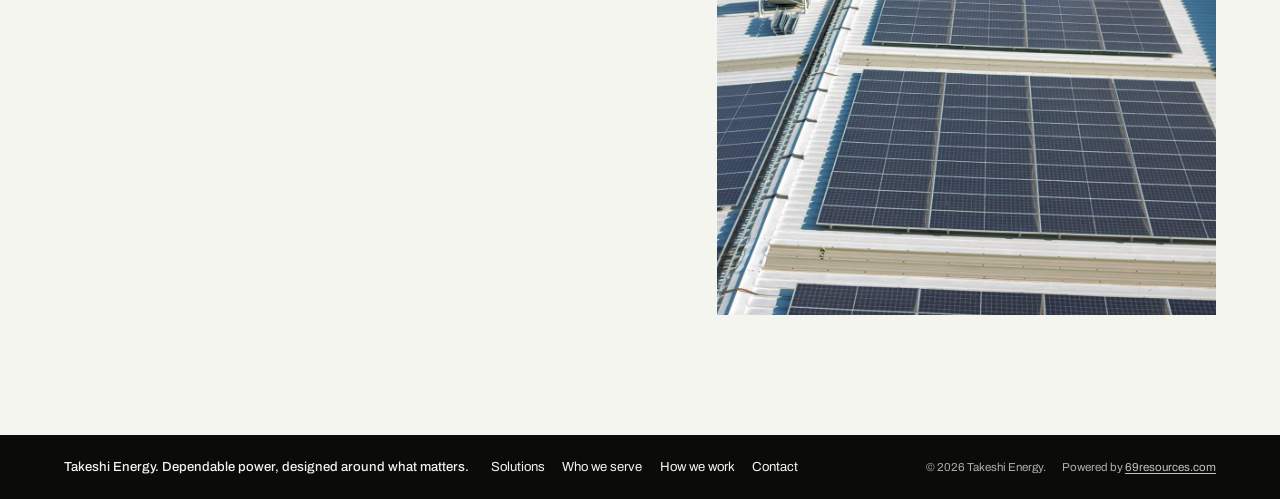
==== commit 9f529998: "perf: swap in the new roof photos and drop unused template weight Approach and Contact now use the c" ====
--- a/takeshi_energy/index.html
+++ b/takeshi_energy/index.html
@@ -60,7 +60,7 @@
           <div class="te-hero__media">
             <img
               src="assets/images/takeshi/takeshi-hero-lagos-1800.jpg"
-              srcset="assets/images/takeshi/takeshi-hero-lagos-1200.jpg 1200w, assets/images/takeshi/takeshi-hero-lagos-1800.jpg 1800w, assets/images/takeshi/takeshi-hero-lagos-urban-fabric.jpg 2400w"
+              srcset="assets/images/takeshi/takeshi-hero-lagos-1200.jpg 1200w, assets/images/takeshi/takeshi-hero-lagos-1800.jpg 1800w"
               sizes="100vw"
               width="1800"
               height="1350"
@@ -232,10 +232,10 @@
             </div>
             <figure class="te-figure te-figure--band">
               <img
-                src="assets/images/takeshi/takeshi-approach-corrugated-roof.jpg"
-                width="1920"
-                height="1280"
-                alt="A small solar panel mounted on a rusted corrugated-metal roof. Photograph by S.aderogba, CC BY-SA 4.0."
+                src="assets/images/takeshi/takeshi-approach-solar-panels.jpg"
+                width="1600"
+                height="1068"
+                alt="Solar panels mounted on a terracotta tiled roof."
                 loading="lazy"
                 decoding="async">
             </figure>
@@ -372,10 +372,10 @@
             </div>
             <figure class="te-figure te-figure--frame te-figure--face">
               <img
-                src="assets/images/takeshi/takeshi-contact-ground-array.jpg"
-                width="1280"
-                height="1707"
-                alt="Ground-mounted solar panels in front of a brick building. Photograph by Fatimah Bello, CC BY-SA 4.0."
+                src="assets/images/takeshi/takeshi-contact-solar-panels.jpg"
+                width="1100"
+                height="1650"
+                alt="Solar panels covering a metal rooftop, with apartment buildings in the background."
                 loading="lazy"
                 decoding="async">
             </figure>
--- a/takeshi_energy/assets/css/takeshi.css
+++ b/takeshi_energy/assets/css/takeshi.css
@@ -601,7 +601,7 @@
 }
 
 .te-figure--face img {
-  object-position: center 42%;
+  object-position: center 58%;
 }
 
 .te-products {
@@ -696,7 +696,7 @@
   height: clamp(18rem, 38vw, 34rem);
   max-height: none;
   aspect-ratio: auto;
-  object-position: 78% 82%;
+  object-position: center 52%;
 }
 
 /* Mid CTA */
